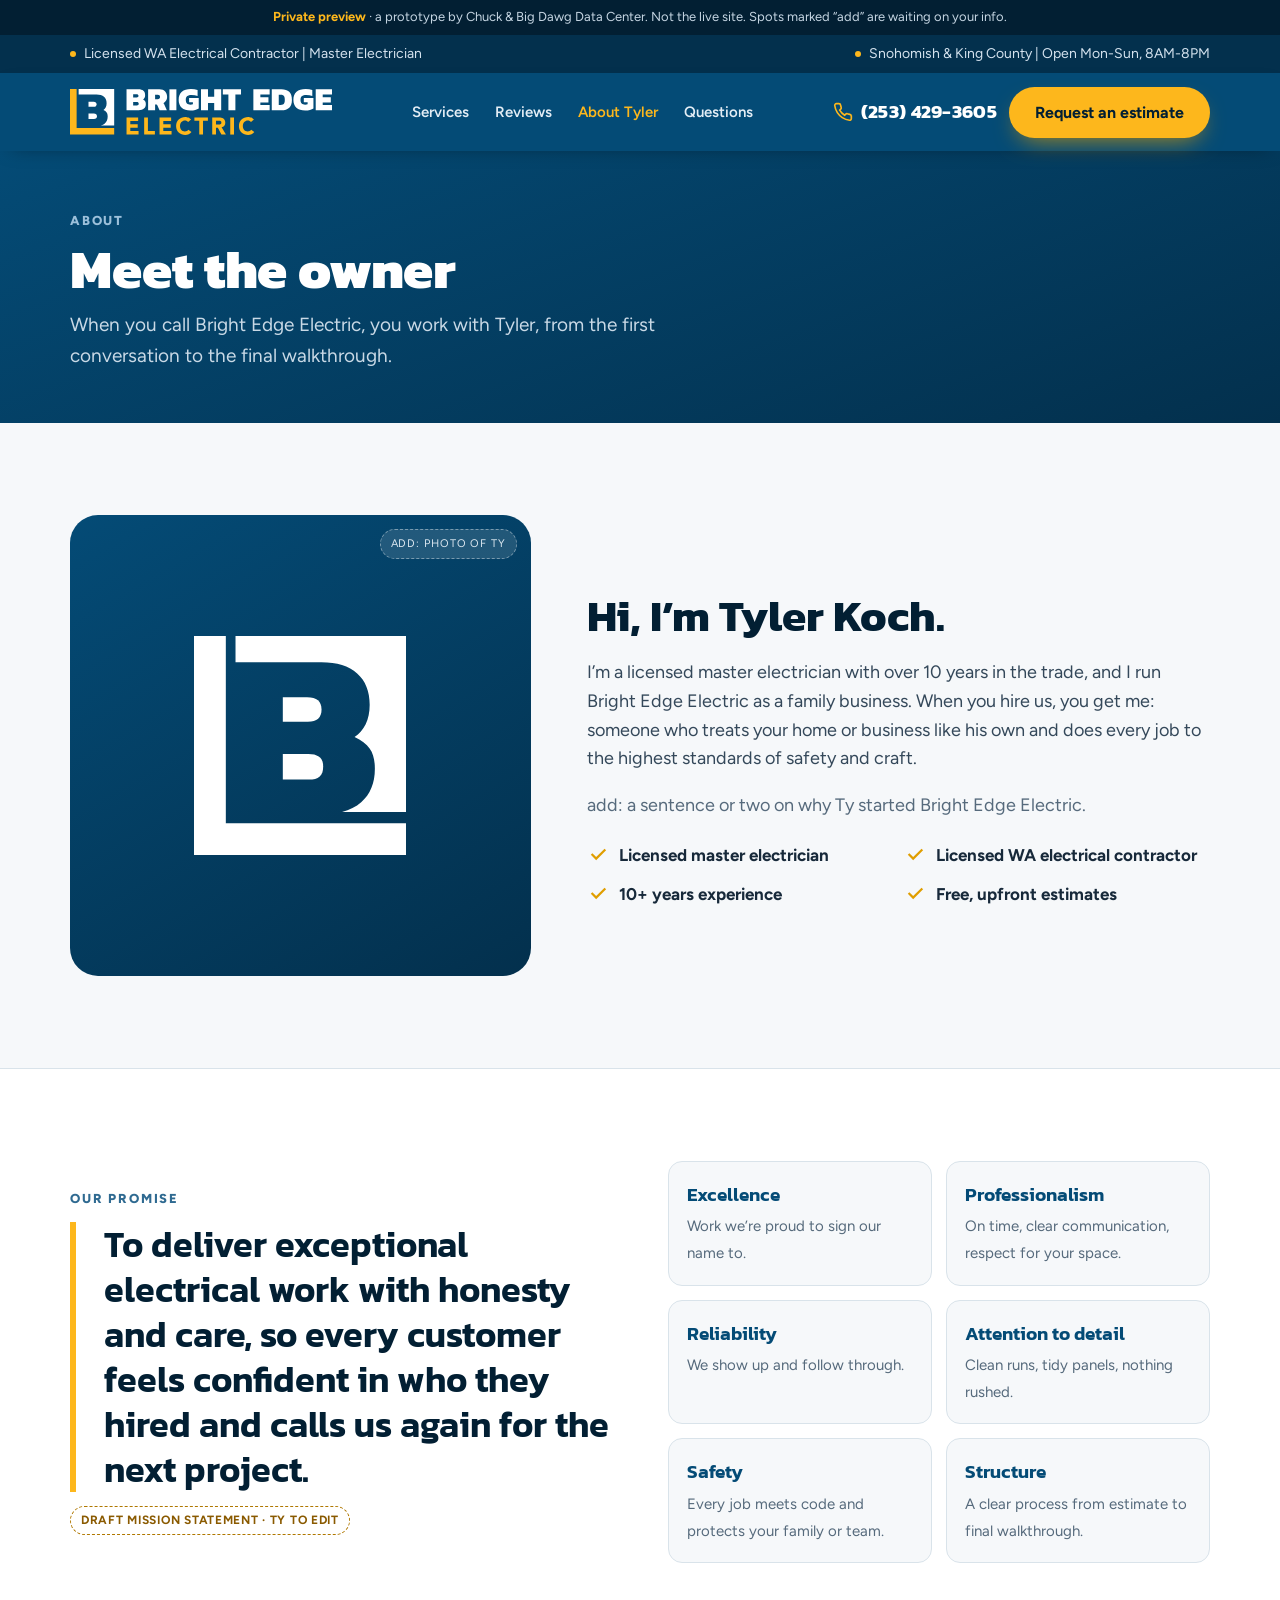
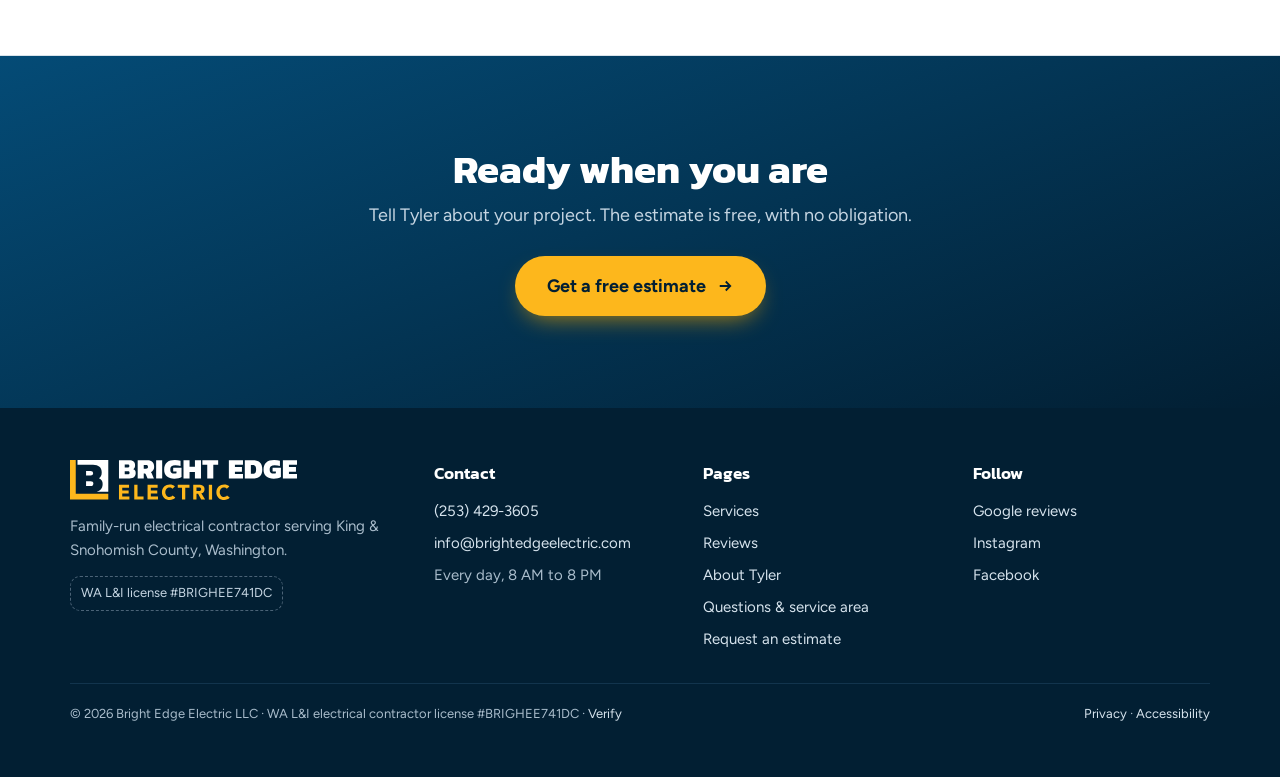
==== about.html @ 6c6858cc "Short home page + About and Questions pages, a phone menu, and real light/dark mode Feedback (Oct 24" ====
<!doctype html>
<html lang="en">
<head>
<meta charset="utf-8">
<meta name="viewport" content="width=device-width, initial-scale=1, viewport-fit=cover">
<title>About Tyler | Bright Edge Electric</title>
<meta name="description" content="Meet Tyler Koch, the licensed master electrician who owns Bright Edge Electric, and the promise behind every job.">
<meta name="robots" content="noindex">
<meta name="color-scheme" content="light dark">
<meta name="theme-color" content="#044B76">
<link rel="icon" type="image/png" sizes="32x32" href="assets/icon-32.png">
<link rel="apple-touch-icon" href="assets/icon-180.png">
<link rel="preconnect" href="https://fonts.googleapis.com">
<link rel="preconnect" href="https://fonts.gstatic.com" crossorigin>
<link href="https://fonts.googleapis.com/css2?family=Kanit:wght@600;700;800&family=Figtree:wght@400;500;600;700;800;900&display=swap" rel="stylesheet">
<link rel="stylesheet" href="assets/site.css">
</head>
<body>

<div class="preview"><b>Private preview</b> · a prototype by Chuck &amp; Big Dawg Data Center. Not the live site. Spots marked “add” are waiting on your info.</div>

<div class="topbar"><div class="wrap">
  <span><i class="dot"></i> Licensed WA Electrical Contractor | Master Electrician</span>
  <span class="hide-sm"><i class="dot"></i> Snohomish &amp; King County | Open Mon-Sun, 8AM-8PM</span>
</div></div>

<header class="main"><div class="wrap">
  <a class="logo" href="index.html" aria-label="Bright Edge Electric home"><img src="assets/logo-horizontal-reverse.svg" alt="Bright Edge Electric"></a>
  <nav class="links" aria-label="Main"><a href="index.html#services">Services</a><a href="index.html#reviews">Reviews</a><a href="about.html" aria-current="page">About Tyler</a><a href="faq.html">Questions</a></nav>
  <div class="head-cta">
    <a class="phone" href="tel:+12534293605" aria-label="Call (253) 429-3605">
      <svg viewBox="0 0 24 24" fill="none" stroke="currentColor" stroke-width="2"><path d="M22 16.9v3a2 2 0 0 1-2.2 2 19.8 19.8 0 0 1-8.6-3.1 19.5 19.5 0 0 1-6-6A19.8 19.8 0 0 1 2.1 4.2 2 2 0 0 1 4.1 2h3a2 2 0 0 1 2 1.7c.1.9.4 1.8.7 2.7a2 2 0 0 1-.5 2.1L8 9.8a16 16 0 0 0 6 6l1.3-1.3a2 2 0 0 1 2.1-.4c.9.3 1.8.6 2.7.7a2 2 0 0 1 1.7 2z"/></svg>
      <span>(253) 429-3605</span></a>
    <a class="btn btn-gold" href="index.html#quote">Request an estimate</a>
  </div>
</div></header>
<nav class="mnav" aria-label="Pages"><div class="wrap"><a href="index.html#services">Services</a><a href="index.html#reviews">Reviews</a><a href="about.html" aria-current="page">About</a><a href="faq.html">Questions</a></div></nav>

<main id="top">
<section class="page-head"><div class="wrap">
  <div class="kicker">About</div>
  <h1>Meet the owner</h1>
  <p>When you call Bright Edge Electric, you work with Tyler, from the first conversation to the final walkthrough.</p>
</div></section>
<section class="about" id="about"><div class="wrap">
  <div class="portrait"><img src="assets/icon-white.svg" alt=""><span class="photo-note">add: photo of Ty</span></div>
  <div>
    <h2>Hi, I’m Tyler Koch.</h2>
    <p>I’m a licensed master electrician with over 10 years in the trade, and I run Bright Edge Electric as a family business. When you hire us, you get me: someone who treats your home or business like his own and does every job to the highest standards of safety and craft.</p>
    <p style="color:var(--muted)">add: a sentence or two on why Ty started Bright Edge Electric.</p>
    <ul class="checks">
      <li><svg viewBox="0 0 24 24" fill="none" stroke="currentColor" stroke-width="2.4"><path d="m5 12 5 5L20 7"/></svg>Licensed master electrician</li>
      <li><svg viewBox="0 0 24 24" fill="none" stroke="currentColor" stroke-width="2.4"><path d="m5 12 5 5L20 7"/></svg>Licensed WA electrical contractor</li>
      <li><svg viewBox="0 0 24 24" fill="none" stroke="currentColor" stroke-width="2.4"><path d="m5 12 5 5L20 7"/></svg>10+ years experience</li>
      <li><svg viewBox="0 0 24 24" fill="none" stroke="currentColor" stroke-width="2.4"><path d="m5 12 5 5L20 7"/></svg>Free, upfront estimates</li>
    </ul>
  </div>
</div></section>

<section class="mission" id="mission"><div class="wrap">
  <div>
    <div class="kicker">Our promise</div>
    <p class="quote-big">To deliver exceptional electrical work with honesty and care, so every customer feels confident in who they hired and calls us again for the next project.</p>
    <span class="draft">Draft mission statement · Ty to edit</span>
  </div>
  <div class="vgrid">
    <div class="v"><b>Excellence</b><span>Work we’re proud to sign our name to.</span></div>
    <div class="v"><b>Professionalism</b><span>On time, clear communication, respect for your space.</span></div>
    <div class="v"><b>Reliability</b><span>We show up and follow through.</span></div>
    <div class="v"><b>Attention to detail</b><span>Clean runs, tidy panels, nothing rushed.</span></div>
    <div class="v"><b>Safety</b><span>Every job meets code and protects your family or team.</span></div>
    <div class="v"><b>Structure</b><span>A clear process from estimate to final walkthrough.</span></div>
  </div>
</div></section>

<section class="cta-band"><div class="wrap">
  <h2>Ready when you are</h2>
  <p>Tell Tyler about your project. The estimate is free, with no obligation.</p>
  <a class="btn btn-gold btn-big" href="index.html#quote">Get a free estimate <svg viewBox="0 0 24 24" fill="none" stroke="currentColor" stroke-width="2.4"><path d="M5 12h14M13 6l6 6-6 6"/></svg></a>
</div></section>
</main>

<footer><div class="wrap">
  <div><img src="assets/logo-horizontal-reverse.svg" alt="Bright Edge Electric" style="height:40px;width:auto">
    <p style="margin:14px 0 0">Family-run electrical contractor serving King &amp; Snohomish County, Washington.</p>
    <span class="lic">WA L&amp;I license #BRIGHEE741DC</span></div>
  <div><h4>Contact</h4><ul><li><a href="tel:+12534293605">(253) 429-3605</a></li><li><a href="mailto:info@brightedgeelectric.com">info@brightedgeelectric.com</a></li><li>Every day, 8 AM to 8 PM</li></ul></div>
  <div><h4>Pages</h4><ul><li><a href="index.html#services">Services</a></li><li><a href="index.html#reviews">Reviews</a></li><li><a href="about.html">About Tyler</a></li><li><a href="faq.html">Questions &amp; service area</a></li><li><a href="index.html#quote">Request an estimate</a></li></ul></div>
  <div><h4>Follow</h4><ul><li><a href="https://share.google/fxkkFDbRHWmGJxpIm" target="_blank" rel="noopener">Google reviews</a></li><li><a href="https://www.instagram.com/brightedgeelectric" target="_blank" rel="noopener">Instagram</a></li><li><a href="https://www.facebook.com/share/1AqopaQsct/" target="_blank" rel="noopener">Facebook</a></li></ul></div>
  <div class="legal"><span>© 2026 Bright Edge Electric LLC · WA L&amp;I electrical contractor license #BRIGHEE741DC · <a href="https://secure.lni.wa.gov/verify/" target="_blank" rel="noopener">Verify</a></span><span><a href="privacy.html">Privacy</a> · <a href="accessibility.html">Accessibility</a></span></div>
</div></footer>

<div class="callbar"><a class="btn btn-ghost" href="tel:+12534293605">📞 Call</a><a class="btn btn-ghost" href="sms:+12534293605">💬 Text</a><a class="btn btn-gold" href="index.html#quote">Free estimate</a></div>
</body>
</html>
---- assets/site.css ----
:root{
  --navy:#044b76; --navy-deep:#03304d; --ink:#021f33; --steel:#2f6a91; --sky:#e8f1f7;
  --gold:#fdb71c; --gold-deep:#e09e00; --paper:#f6f8fa; --line:#d9e3ea; --text:#17293a; --muted:#566a7c;
  --card:#fff; --heading:var(--ink); --link:var(--navy); --text2:#34485a;
  --err-bg:#fde8e6; --err:#9b2c1f; --draft:#8a5a00; --draft-line:#b07800;
  --radius:18px; --shadow:0 18px 40px -18px rgba(3,48,77,.35);
}
*{box-sizing:border-box}
html{scroll-behavior:smooth}
body{margin:0;background:var(--paper);color:var(--text);font:17px/1.6 Figtree,system-ui,sans-serif;-webkit-font-smoothing:antialiased}
h1,h2,h3{font-family:Kanit,Figtree,sans-serif;line-height:1.08;margin:0;color:var(--heading)}
a{color:inherit}
img{max-width:100%;display:block}
.wrap{max-width:1180px;margin:0 auto;padding:0 20px}
.btn{display:inline-flex;align-items:center;gap:10px;font:700 16px Figtree,sans-serif;text-decoration:none;border-radius:999px;white-space:nowrap;
  padding:14px 24px;border:2px solid transparent;cursor:pointer;transition:transform .15s,box-shadow .15s,background .15s}
.btn:hover{transform:translateY(-2px)}
.btn-gold{background:var(--gold);color:var(--ink);box-shadow:0 10px 24px -10px rgba(224,158,0,.85)}
.btn-gold:hover{background:#ffc94d}
.btn-ghost{border-color:rgba(255,255,255,.55);color:#fff}
.btn-ghost:hover{background:rgba(255,255,255,.1)}
.btn-line{border-color:var(--line);color:var(--link);background:var(--card)}
.btn svg{width:18px;height:18px}

.preview{background:var(--ink);color:#c5d5e2;font-size:13px;text-align:center;padding:7px 12px}
.preview b{color:var(--gold)}

/* Header */
.topbar{background:var(--navy-deep);color:#d4e2ee;font-size:14px}
.topbar .wrap{display:flex;justify-content:space-between;gap:12px;padding-top:8px;padding-bottom:8px;flex-wrap:wrap}
.topbar span{display:inline-flex;gap:8px;align-items:center}
.topbar .dot{width:6px;height:6px;border-radius:50%;background:var(--gold)}
header.main{position:sticky;top:0;z-index:40;background:var(--navy);box-shadow:0 6px 20px -12px rgba(0,0,0,.5)}
header.main .wrap{display:flex;align-items:center;justify-content:space-between;gap:16px;height:78px}
.logo img{height:46px;width:auto}
nav.links{display:flex;gap:26px}
nav.links a{color:#e3edf5;text-decoration:none;font-weight:600;font-size:15px;white-space:nowrap}
nav.links a:hover{color:var(--gold)}
.head-cta{display:flex;gap:12px;align-items:center}
.phone{color:#fff;text-decoration:none;font-weight:700;font-family:Kanit,sans-serif;font-size:19px;letter-spacing:.3px;display:inline-flex;gap:8px;align-items:center;white-space:nowrap}
.phone svg{width:20px;height:20px;color:var(--gold)}

/* Hero */
.hero{position:relative;overflow:hidden;color:#fff;background:
  radial-gradient(800px 480px at 88% 15%,rgba(253,183,28,.16),transparent 60%),
  linear-gradient(160deg,var(--navy) 0%,var(--navy-deep) 72%)}
.hero::after{content:"";position:absolute;right:-120px;bottom:-140px;width:520px;height:520px;border:44px solid rgba(253,183,28,.08);border-top:0;border-right:0;pointer-events:none}
.hero .wrap{position:relative;z-index:1;display:grid;grid-template-columns:1.15fr .85fr;gap:52px;align-items:center;padding-top:76px;padding-bottom:92px}
.hero h1{color:#fff;font-size:clamp(38px,5.2vw,62px);font-weight:800;margin:0 0 18px;letter-spacing:-.3px}
.hero h1 em{font-style:normal;color:var(--gold)}
.hero p.lede{font-size:19px;color:#d2e0ec;max-width:560px;margin:0}
.hero .ctas{display:flex;flex-wrap:wrap;align-items:center;gap:12px 18px;margin-top:28px}
.btn-big{font-size:18px;padding:17px 30px}.cta-note{color:#c9d9e6;font-size:15px}
.trust{display:grid;grid-template-columns:repeat(4,auto);gap:12px 26px;margin-top:36px;padding-top:28px;border-top:1px solid rgba(255,255,255,.15)}
.trust div{display:flex;gap:10px;align-items:center;font-size:14px;color:#d4e2ee;font-weight:500}
.trust svg{width:22px;height:22px;color:var(--gold);flex:none}
.trust b{display:block;color:#fff;font-family:Kanit,sans-serif;font-size:18px;font-weight:600;line-height:1.2}
.hero-card{position:relative;border-radius:28px;background:rgba(255,255,255,.06);border:1px solid rgba(255,255,255,.14);padding:34px;
  box-shadow:0 40px 80px -30px rgba(0,0,0,.6);-webkit-backdrop-filter:blur(4px);backdrop-filter:blur(4px)}
.hero-card .mark{width:110px;margin-bottom:22px}
.hero-card h3{color:#fff;font-size:26px;font-weight:700;margin-bottom:8px}
.hero-card p{color:#c9d9e6;margin:0 0 20px}
.hours{display:grid;gap:10px}
.hours div{display:flex;justify-content:space-between;gap:12px;padding:12px 14px;border-radius:12px;background:rgba(2,31,51,.45);font-weight:600}
.hours span{color:#c9d9e6;font-weight:500;text-align:right}
.card-tag{display:flex;justify-content:space-between;gap:12px;flex-wrap:wrap;align-items:center;margin-bottom:14px;
  font-size:12px;font-weight:800;letter-spacing:.12em;text-transform:uppercase;color:var(--gold)}
.card-tag .local{letter-spacing:.04em;text-transform:none;font-size:13px;font-weight:700;color:#d4e2ee;
  background:rgba(255,255,255,.08);border:1px solid rgba(255,255,255,.16);border-radius:999px;padding:4px 10px}

/* Values ribbon */
.values{background:var(--gold);color:var(--ink);overflow:hidden}
.values .track{display:flex;gap:44px;padding:16px 0;white-space:nowrap;font-family:Kanit,sans-serif;font-weight:700;font-size:19px;letter-spacing:.5px;
  text-transform:uppercase;animation:slide 30s linear infinite;width:max-content}
.values .track span::before{content:"◆";margin-right:44px;color:var(--navy);font-size:12px;vertical-align:3px}
@keyframes slide{to{transform:translateX(-50%)}}

/* Sections */
section{padding:92px 0}
.kicker{font-size:13px;font-weight:800;letter-spacing:.14em;text-transform:uppercase;color:var(--steel)}
.section-head{max-width:700px;margin-bottom:40px}
.section-head h2{font-size:clamp(30px,4vw,46px);font-weight:700;margin:10px 0 12px}
.section-head p{color:var(--muted);font-size:18px;margin:0}
.center{text-align:center;margin-left:auto;margin-right:auto}

/* Services with Residential / Commercial switch */
.switch{display:inline-flex;background:var(--card);border:1px solid var(--line);border-radius:999px;padding:5px;margin-bottom:30px;box-shadow:0 6px 18px -12px rgba(3,48,77,.4)}
.switch button{font:700 16px Figtree,sans-serif;border:0;background:none;padding:12px 22px;min-height:44px;border-radius:999px;cursor:pointer;color:var(--muted);display:inline-flex;gap:8px;align-items:center}
.switch button[aria-pressed="true"]{background:var(--navy);color:#fff}
.switch svg{width:18px;height:18px}
.svc-panel{display:none}.svc-panel.on{display:grid}
.grid3{grid-template-columns:repeat(3,1fr);gap:20px}
.svc{background:var(--card);border:1px solid var(--line);border-radius:var(--radius);padding:26px;transition:transform .2s,box-shadow .2s,border-color .2s;display:flex;flex-direction:column}
.svc:hover{transform:translateY(-4px);box-shadow:var(--shadow);border-color:#bfd0dd}
.svc .ic{width:52px;height:52px;border-radius:14px;background:var(--sky);color:var(--link);display:grid;place-items:center;margin-bottom:16px}
.svc .ic svg{width:27px;height:27px}
.svc h3{font-size:21px;font-weight:600;margin-bottom:6px}
.svc p{color:var(--muted);margin:0 0 16px;flex:1;font-size:16px}
.svc a{font-weight:700;color:var(--link);text-decoration:none;font-size:15px;display:inline-block;padding:10px 0;margin:-10px 0}
.svc a:hover{color:var(--gold-deep)}
.svc.feature{background:linear-gradient(160deg,var(--navy),var(--navy-deep));border-color:transparent}
.svc.feature h3{color:#fff}.svc.feature p{color:#c5d5e2}.svc.feature .ic{background:var(--gold);color:var(--ink)}.svc.feature a{color:var(--gold)}
.note{font-size:15px;color:var(--muted);margin-top:22px}

/* How it works (not used since Oct 24; kept for the trade-site kit) */
.how{padding-top:0}
.steps{display:grid;grid-template-columns:repeat(3,1fr);gap:20px;counter-reset:s}
.step{background:var(--card);border:1px solid var(--line);border-radius:var(--radius);padding:26px}
.step::before{counter-increment:s;content:counter(s);display:grid;place-items:center;width:46px;height:46px;border-radius:50%;
  background:var(--navy);color:var(--gold);font:800 22px Kanit,sans-serif;margin-bottom:14px}
.step h3{font-size:21px;margin-bottom:6px}.step p{margin:0;color:var(--muted);font-size:16px}
@media (max-width:980px){.steps{grid-template-columns:1fr}}

/* Mission */
.mission{background:var(--card);border-top:1px solid var(--line);border-bottom:1px solid var(--line)}
.mission .wrap{display:grid;grid-template-columns:1fr 1fr;gap:56px;align-items:center}
.quote-big{font-family:Kanit,sans-serif;font-size:clamp(26px,3vw,36px);font-weight:600;line-height:1.25;color:var(--heading);margin:12px 0 0;position:relative;padding-left:28px;border-left:6px solid var(--gold)}
.vgrid{display:grid;grid-template-columns:1fr 1fr;gap:14px}
.v{padding:18px;border-radius:14px;background:var(--paper);border:1px solid var(--line)}
.v b{display:block;font-family:Kanit,sans-serif;font-size:19px;color:var(--link);font-weight:600;margin-bottom:2px}
.v span{font-size:15px;color:var(--muted)}
.draft{display:inline-block;margin-top:14px;font-size:12px;font-weight:700;letter-spacing:.06em;text-transform:uppercase;color:var(--draft);border:1px dashed var(--draft-line);border-radius:999px;padding:4px 10px}

/* About */
.about .wrap{display:grid;grid-template-columns:.85fr 1.15fr;gap:56px;align-items:center}
.portrait{aspect-ratio:1/1;border-radius:28px;background:linear-gradient(150deg,var(--navy),var(--navy-deep));position:relative;display:grid;place-items:center;overflow:hidden}
.portrait img{width:46%}
.photo-note{position:absolute;top:14px;right:14px;font-size:11px;letter-spacing:.08em;text-transform:uppercase;background:rgba(255,255,255,.12);
  border:1px dashed rgba(255,255,255,.4);border-radius:999px;padding:5px 10px;color:#dbe7f0}
.about h2{font-size:clamp(30px,4vw,44px);margin:10px 0 18px}
.about p{font-size:18px;color:var(--text2)}
.checks{list-style:none;padding:0;margin:22px 0 0;display:grid;grid-template-columns:1fr 1fr;gap:12px}
.checks li{display:flex;gap:10px;align-items:flex-start;font-weight:700}
.checks svg{width:22px;height:22px;color:var(--gold-deep);flex:none;margin-top:1px}

/* Reviews + portfolio */
.reviews{border-radius:22px;background:linear-gradient(160deg,var(--navy),var(--navy-deep));color:#fff;padding:36px;display:grid;grid-template-columns:auto 1fr auto;gap:28px;align-items:center}
.g-badge{width:84px;height:84px;border-radius:20px;background:#fff;display:grid;place-items:center}
.g-badge svg{width:46px;height:46px}
.reviews h3{color:#fff;font-size:28px}
.reviews p{margin:6px 0 0;color:#c5d5e2}
.stars{color:var(--gold);font-size:24px;letter-spacing:3px}
.gallery{display:grid;grid-template-columns:repeat(3,1fr);gap:16px;margin-top:22px}
.shot{aspect-ratio:4/3;border-radius:16px;border:2px dashed #c4d3de;background:repeating-linear-gradient(135deg,#eef3f7 0 14px,#e8eef3 14px 28px);
  display:grid;place-items:center;text-align:center;color:var(--muted);font-size:14px;padding:12px}
.shot b{display:block;color:var(--navy);font-family:Kanit,sans-serif;font-size:17px;font-weight:600}

/* Area */
.area{background:var(--card);border-top:1px solid var(--line)}
.area .wrap{display:grid;grid-template-columns:1fr 1fr;gap:48px;align-items:center}
.county{margin-top:22px}
.county h3{font-size:18px;color:var(--link);margin-bottom:10px}
.chips{display:flex;flex-wrap:wrap;gap:8px}
.chip{padding:8px 14px;border-radius:999px;background:var(--sky);color:var(--link);font-weight:600;font-size:15px}
.map{aspect-ratio:1/1.05;border-radius:24px;background:linear-gradient(160deg,var(--navy),var(--navy-deep));position:relative;overflow:hidden}
.map svg{position:absolute;inset:0;width:100%;height:100%}

/* FAQ */
.faq{max-width:840px;margin:0 auto}
details{background:var(--card);border:1px solid var(--line);border-radius:14px;margin-bottom:12px;padding:0 22px}
summary{cursor:pointer;list-style:none;font-weight:700;font-size:18px;padding:20px 0;display:flex;justify-content:space-between;gap:16px;color:var(--heading)}
summary::-webkit-details-marker{display:none}
summary::after{content:"+";font-family:Kanit,sans-serif;font-size:26px;line-height:1;color:var(--link);transition:transform .2s}
details[open] summary::after{transform:rotate(45deg)}
details p{margin:0 0 20px;color:var(--muted)}

/* Estimate wizard */
.quote{background:linear-gradient(160deg,var(--navy),var(--ink));color:#fff}
.quote .wrap{display:grid;grid-template-columns:.8fr 1.2fr;gap:0 52px;align-items:start;
  grid-template-areas:"head form" "info form"}
/* On a phone (one column) the form comes right under the heading; the steps and contact info follow it */
.q-head{grid-area:head}.wizard{grid-area:form}.q-info{grid-area:info}
.quote h2{color:#fff;font-size:clamp(32px,4.2vw,48px);margin:10px 0 16px}
.quote .kicker{color:#9cc0da}
.quote p.lede{color:#c5d5e2;font-size:18px}
.mini-steps{margin:22px 0 0;padding-left:22px;color:#c5d5e2;display:grid;gap:6px}.mini-steps b{color:#fff}
.contact-list{list-style:none;padding:0;margin:26px 0 0;display:grid;gap:14px}
.contact-list a,.contact-list span.t{color:#fff;text-decoration:none;font-weight:700;font-size:18px}
.contact-list a{display:inline-flex;align-items:center;min-height:44px}
.contact-list li{display:flex;gap:12px;align-items:center}
.contact-list .ic{width:42px;height:42px;border-radius:12px;background:rgba(255,255,255,.1);display:grid;place-items:center;color:var(--gold);flex:none}
.contact-list svg{width:20px;height:20px}
.wizard{background:var(--card);color:var(--text);border-radius:24px;padding:30px;box-shadow:0 40px 80px -30px rgba(0,0,0,.6)}
.progress{display:flex;gap:6px;margin-bottom:22px}
.progress i{flex:1;height:6px;border-radius:99px;background:var(--line);transition:background .3s}
.progress i.on{background:var(--gold)}
.step-label{font-size:13px;font-weight:800;letter-spacing:.1em;text-transform:uppercase;color:var(--steel);margin-bottom:6px}
.wstep{display:none}.wstep.on{display:block;animation:fade .3s}
@keyframes fade{from{opacity:0;transform:translateY(6px)}to{opacity:1;transform:none}}
.wstep h3{font-size:26px;margin-bottom:18px}
.choices{display:grid;grid-template-columns:1fr 1fr;gap:12px}
.choice{border:2px solid var(--line);border-radius:16px;padding:18px;cursor:pointer;background:var(--paper);text-align:left;font:inherit;color:inherit;transition:border-color .15s,background .15s}
.choice:hover{border-color:#b8cad8}
.choice.picked{border-color:var(--link);background:var(--sky)}
.choice b{display:block;font-family:Kanit,sans-serif;font-size:19px;color:var(--heading);font-weight:600}
.choice span{font-size:14px;color:var(--muted)}
.choice svg{width:30px;height:30px;color:var(--link);margin-bottom:8px}
.pills{display:flex;flex-wrap:wrap;gap:8px}
.pill{border:2px solid var(--line);border-radius:999px;padding:10px 16px;font:600 15px Figtree,sans-serif;background:var(--paper);cursor:pointer;color:var(--text)}
.pill.picked{border-color:var(--link);background:var(--sky);color:var(--link)}
.row{display:grid;grid-template-columns:1fr 1fr;gap:14px}
label{display:block;font-size:14px;font-weight:700;margin:0 0 6px;color:var(--heading)}
.field{margin-bottom:16px}
input,select,textarea{width:100%;font:inherit;font-size:16px;border:1.5px solid var(--line);border-radius:12px;padding:12px 14px;background:var(--paper);color:var(--text)}
input:focus,select:focus,textarea:focus{outline:none;border-color:var(--link);box-shadow:0 0 0 4px rgba(4,75,118,.12);background:var(--card)}
textarea{min-height:110px;resize:vertical}
.drop{border:2px dashed var(--line);border-radius:14px;padding:18px;text-align:center;color:var(--muted);font-size:15px;background:var(--paper);cursor:pointer;display:block}
.drop{position:relative}
.drop:focus-within{border-color:var(--link)}
/* Invisible but tappable over the whole box (a display:none file input isn't reachable by keyboard) */
.drop input{position:absolute;inset:0;width:100%;height:100%;opacity:0;cursor:pointer;padding:0}
select{-webkit-appearance:none;appearance:none;padding-right:42px;cursor:pointer}
select,select:focus{background-image:url("data:image/svg+xml,%3Csvg xmlns='http://www.w3.org/2000/svg' viewBox='0 0 24 24' fill='none' stroke='%23044b76' stroke-width='2.5'%3E%3Cpath d='m6 9 6 6 6-6'/%3E%3C/svg%3E");
  background-repeat:no-repeat;background-position:right 14px center;background-size:18px}
.nav-btns{display:flex;justify-content:space-between;gap:12px;margin-top:22px}
.nav-btns .btn{padding:13px 22px}
.fine{font-size:13px;color:var(--muted);text-align:center;margin:12px 0 0}
.err{background:var(--err-bg);color:var(--err);border-radius:12px;padding:10px 12px;font-weight:600;font-size:15px;margin:12px 0 0}
.sent{text-align:center;padding:24px 6px}
.sent .ic{width:68px;height:68px;border-radius:50%;background:var(--gold);display:grid;place-items:center;margin:0 auto 16px;color:var(--ink)}

/* Footer */
footer{background:var(--ink);color:#a9bccb;padding:52px 0 112px;font-size:15px}
footer .wrap{display:grid;grid-template-columns:1.4fr 1fr 1fr 1fr;gap:32px}
footer h4{color:#fff;font-family:Kanit,sans-serif;font-weight:600;font-size:17px;margin:0 0 12px}
footer a{color:#d6e3ed;text-decoration:none}
footer a:hover{color:var(--gold)}
footer ul{list-style:none;padding:0;margin:0;display:grid;gap:8px}
.lic{display:inline-block;margin-top:14px;font-size:13px;border:1px dashed #4b6377;border-radius:10px;padding:6px 10px;color:#c5d5e2}
.legal{grid-column:1/-1;border-top:1px solid #12344d;padding-top:20px;font-size:13px;display:flex;justify-content:space-between;flex-wrap:wrap;gap:10px}

.callbar{display:none}

@media (max-width:1120px){nav.links{display:none}.trust{grid-template-columns:1fr 1fr}}
@media (max-width:980px){
  .hero .wrap,.about .wrap,.area .wrap,.quote .wrap,.mission .wrap{grid-template-columns:1fr}
  .quote .wrap{grid-template-areas:"head" "form" "info";gap:28px}
  .trust{grid-template-columns:1fr 1fr}
  .grid3,.gallery{grid-template-columns:1fr 1fr}
  .reviews{grid-template-columns:1fr;text-align:left}
  footer .wrap{grid-template-columns:1fr 1fr}
}
@media (max-width:640px){
  body{font-size:16px}
  .wrap{padding:0 16px}
  .topbar{font-size:13px}.topbar .wrap{flex-direction:column;align-items:center;gap:2px;text-align:center}
  header.main .wrap{height:64px}
  .logo img{height:34px}
  .head-cta .btn,.head-cta .phone span{display:none}
  .hero .wrap{padding-top:36px;padding-bottom:56px;gap:30px}
  .hero p.lede{font-size:17px}
  .hero .ctas .btn{flex:1 1 100%;justify-content:center}.cta-note{flex:1 1 100%;text-align:center}
  .hero-card{padding:24px}
  .hero-card .mark{width:72px;margin-bottom:16px}
  .hours div{flex-direction:column;gap:2px}.hours span{text-align:left}
  section{padding:64px 0}
  .switch{display:flex}.switch button{flex:1;justify-content:center;padding:12px 10px}
  .grid3,.gallery,.row,.checks,.vgrid,.choices{grid-template-columns:1fr}
  .reviews{padding:26px}
  .wizard{padding:22px}
  footer .wrap{grid-template-columns:1fr}
  .callbar{display:grid;grid-template-columns:1fr 1fr 1.6fr;gap:10px;position:fixed;left:0;right:0;bottom:0;z-index:50;padding:10px 12px calc(10px + env(safe-area-inset-bottom));
    background:rgba(2,31,51,.96);-webkit-backdrop-filter:blur(8px);backdrop-filter:blur(8px);border-top:1px solid rgba(255,255,255,.1)}
  .callbar .btn{justify-content:center;padding:13px 10px;font-size:15px}
}
/* Phones and browsers (Oct 24 review): iPhone notch/home bar, no stuck hover on touch, menu jumps clear the header, 44px taps */
html{-webkit-text-size-adjust:100%;text-size-adjust:100%}
[id]{scroll-margin-top:90px}
a,button,summary,label{-webkit-tap-highlight-color:transparent}
:focus-visible{outline:3px solid var(--gold);outline-offset:3px}
.wrap{padding-left:max(20px,env(safe-area-inset-left));padding-right:max(20px,env(safe-area-inset-right))}
footer{padding-bottom:52px}
@media (hover:none){.btn:hover,.svc:hover{transform:none}}
@media (max-width:640px){
  .wrap{padding-left:max(16px,env(safe-area-inset-left));padding-right:max(16px,env(safe-area-inset-right))}
  [id]{scroll-margin-top:76px}
  footer{padding-bottom:calc(112px + env(safe-area-inset-bottom))}
  .head-cta .phone{width:44px;height:44px;justify-content:center}
  footer ul{gap:0}
  footer li a{display:inline-block;padding:10px 0}
}
@media (prefers-reduced-motion:reduce){*{transition:none!important;animation:none!important}}

/* Pages (Oct 24): a short home page, plus About and Questions. On phones the header has no room for links,
   so a row of big ones sits right under it. aria-current marks the page you're on. */
nav.links a[aria-current],.mnav a[aria-current]{color:var(--gold)}
.mnav{display:none;background:var(--navy-deep);border-top:1px solid rgba(255,255,255,.08)}
.mnav .wrap{display:flex;gap:2px}
.mnav a{flex:1;display:flex;align-items:center;justify-content:center;min-height:48px;padding:6px 2px;text-align:center;
  color:#e3edf5;text-decoration:none;font-weight:700;font-size:15px}
@media (max-width:1120px){.mnav{display:block}}
.page-head{background:linear-gradient(160deg,var(--navy),var(--navy-deep));color:#fff;padding:60px 0 52px}
.page-head .kicker{color:#9cc0da}
.page-head h1{color:#fff;font-size:clamp(34px,5vw,54px);font-weight:800;margin:8px 0 12px}
.page-head p{color:#c9d9e6;font-size:19px;margin:0;max-width:640px}
.cta-band{background:linear-gradient(160deg,var(--navy),var(--ink));color:#fff;text-align:center}
.cta-band h2{color:#fff;font-size:clamp(28px,4vw,40px);margin:0 0 10px}
.cta-band p{color:#c5d5e2;font-size:18px;margin:0 auto 26px;max-width:560px}
.content-page{max-width:800px;margin:0 auto;padding:60px 20px}
.content-page h1{margin-bottom:24px;font-size:36px}.content-page h2{margin-top:32px;margin-bottom:16px;font-size:24px}
.content-page p,.content-page ul{margin-bottom:16px;color:var(--text)}.content-page ul{padding-left:24px}.content-page li{margin-bottom:8px}
.update-line{font-style:italic;color:var(--muted);margin-bottom:32px}
.content-page a{color:var(--link)}
@media (max-width:640px){.svc{padding:20px}.svc .ic{width:44px;height:44px;margin-bottom:12px}.svc p{margin-bottom:12px}}
@media (max-width:640px){.page-head{padding:40px 0 36px}.page-head p{font-size:17px}.content-page{padding:40px 16px}.content-page h1{font-size:28px}}

/* Dark mode: for people whose phone or computer is set to dark. The navy sections stay as they are;
   the white parts turn deep navy. (color-scheme in the page head also stops browsers recolouring it.) */
@media (prefers-color-scheme:dark){
  :root{--paper:#08141e;--card:#0f2333;--line:#21405a;--text:#dce7f0;--text2:#c6d5e1;--muted:#a6b8c7;--heading:#fff;
    --link:#8cc8f0;--sky:#14324a;--steel:#8fbfe0;--err-bg:#3b1612;--err:#ffb4a8;--draft:#f3c35a;--draft-line:#c99a2e;
    --shadow:0 18px 40px -18px rgba(0,0,0,.7)}
  select,select:focus{background-image:url("data:image/svg+xml,%3Csvg xmlns='http://www.w3.org/2000/svg' viewBox='0 0 24 24' fill='none' stroke='%238cc8f0' stroke-width='2.5'%3E%3Cpath d='m6 9 6 6 6-6'/%3E%3C/svg%3E")}
  .svc:hover,.choice:hover{border-color:#356289}
  .switch button[aria-pressed="true"]{background:#1d5f8f}
  .svc.feature{border-color:var(--line)}
  .mission,.area{border-color:var(--line)}
  input:focus,select:focus,textarea:focus{box-shadow:0 0 0 4px rgba(140,200,240,.18)}
  .wizard{border:1px solid var(--line)}
}
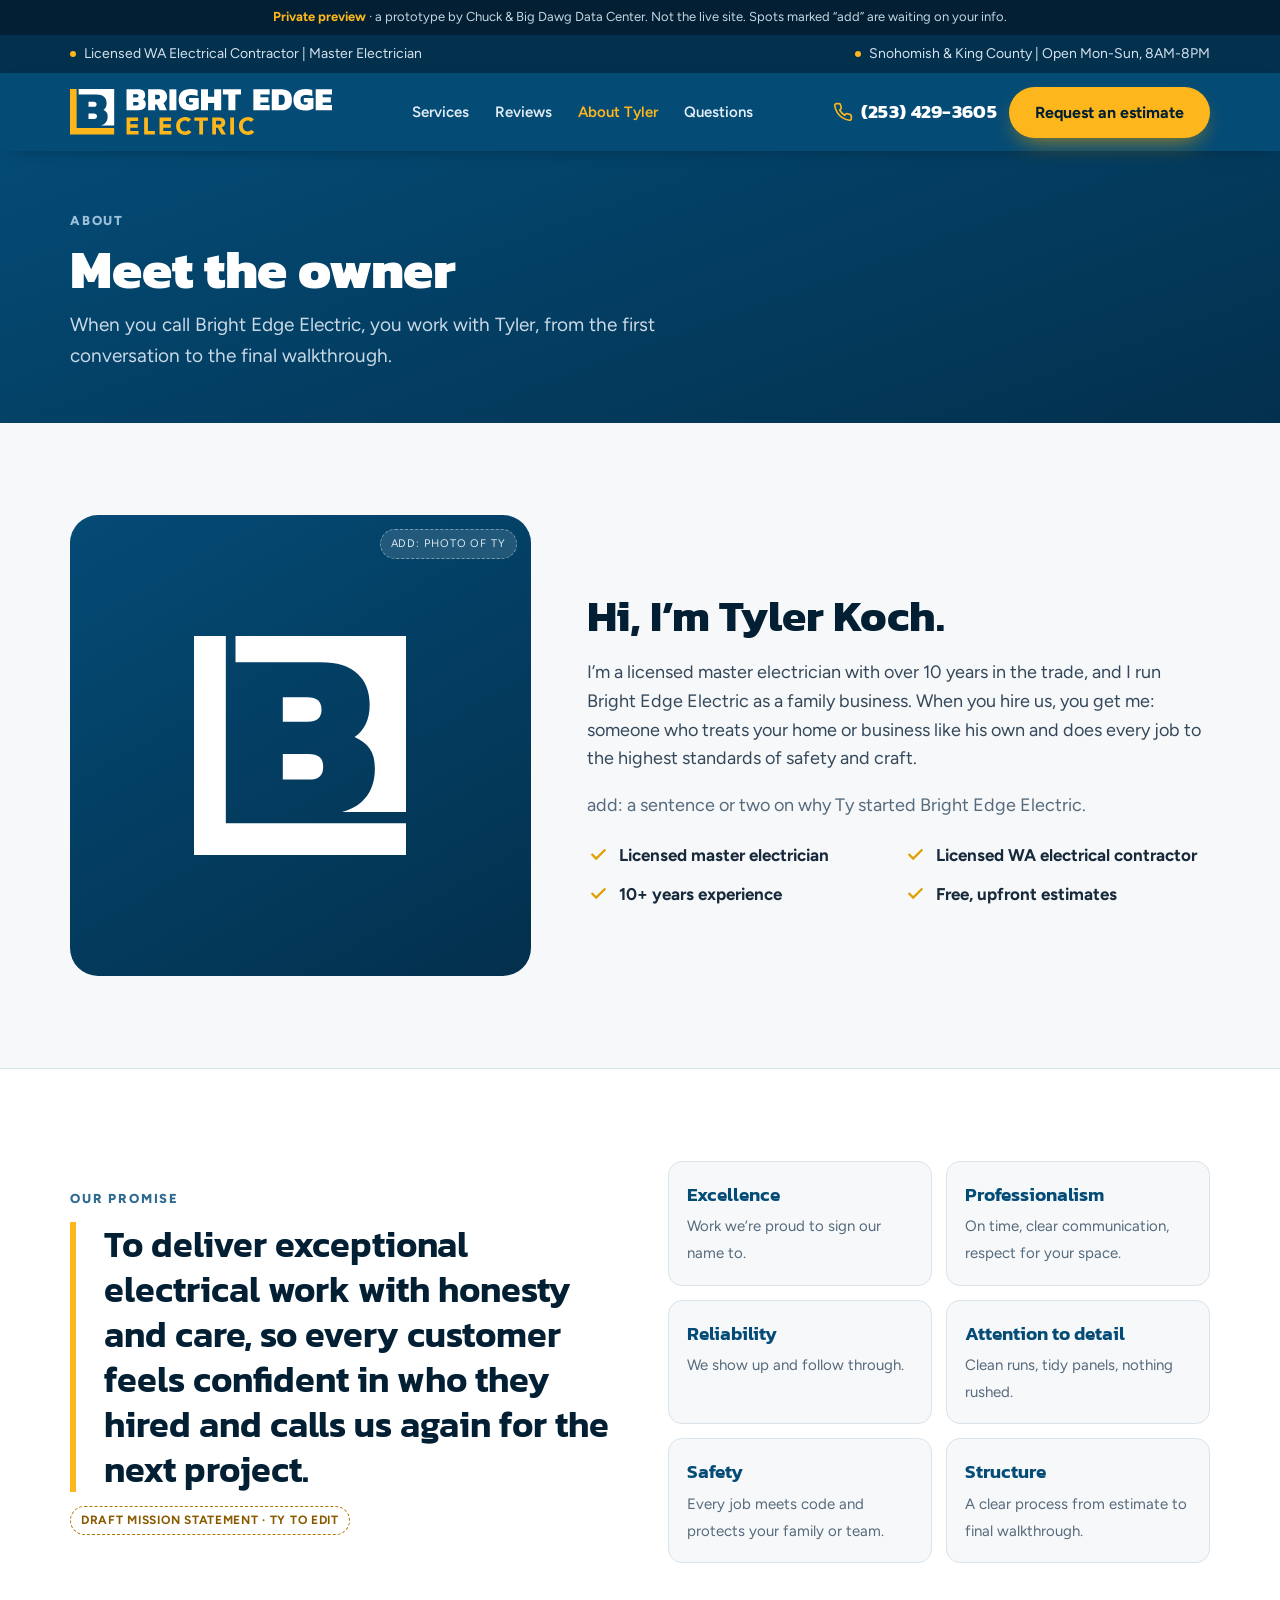
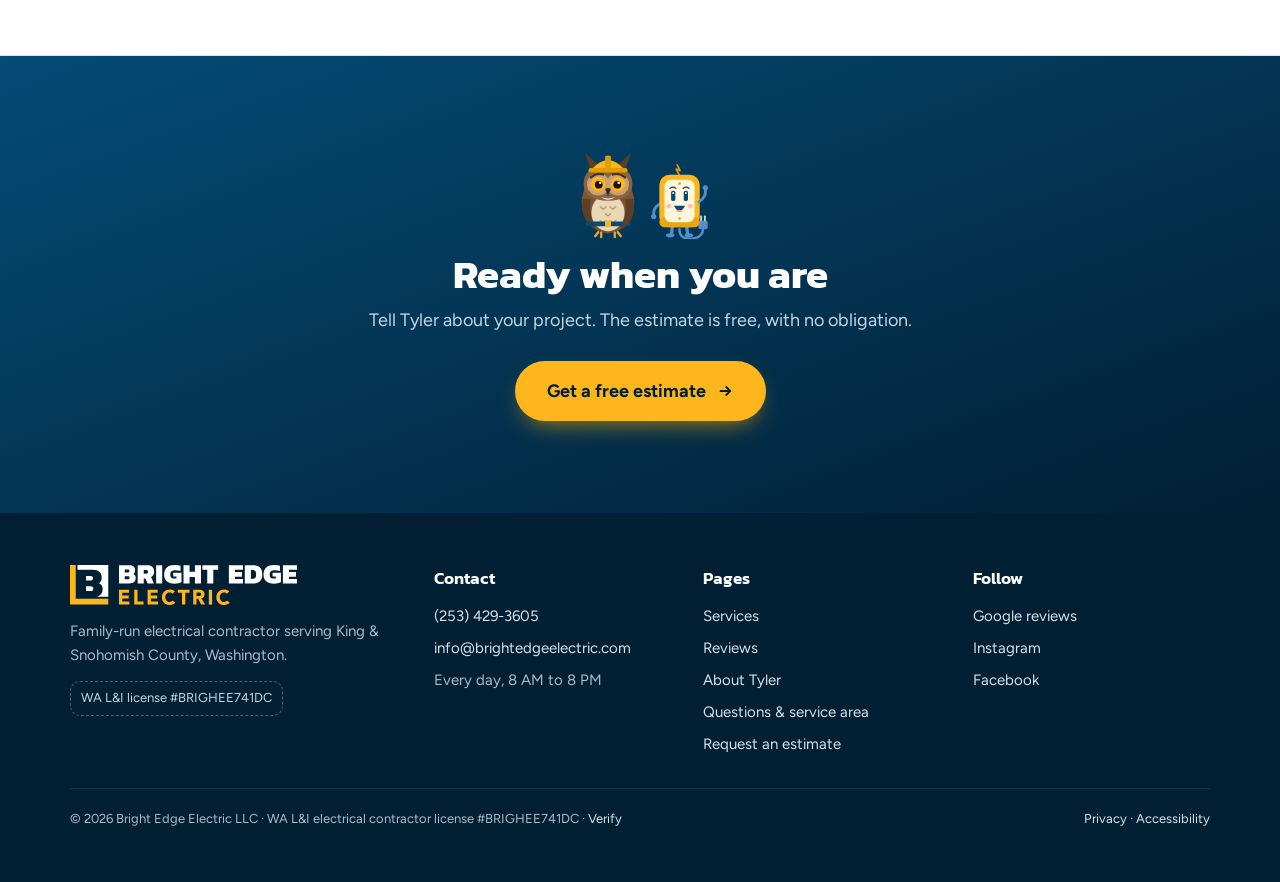
==== commit 3bb4f12f: "Plugsy joins Watts, plus gentle animations across the site Chuck (Oct 24): the Pop-Tart outlet becom" ====
--- a/about.html
+++ b/about.html
@@ -74,6 +74,22 @@
 </div></section>
 
 <section class="cta-band"><div class="wrap">
+  <div class="cta-duo" aria-hidden="true"><img src="assets/owl.svg" alt=""><svg class="plugsy" viewBox="0 -14 132 160" aria-hidden="true"><path d="M65 126 Q64 148 90 146 Q116 144 115 124" fill="none" stroke="#4f92c9" stroke-width="5" stroke-linecap="round"/>
+<rect x="105" y="108" width="20" height="18" rx="4" fill="#4f92c9"/><rect x="109" y="97" width="4" height="12" rx="1.5" fill="#c9d6e0"/><rect x="117" y="97" width="4" height="12" rx="1.5" fill="#c9d6e0"/>
+<path d="M50 118 L48 136 M80 118 L82 136" stroke="#4f92c9" stroke-width="7" stroke-linecap="round"/>
+<ellipse cx="45" cy="139" rx="9" ry="4.5" fill="#4f92c9"/><ellipse cx="85" cy="139" rx="9" ry="4.5" fill="#4f92c9"/>
+<path d="M24 72 Q8 80 10 96" fill="none" stroke="#4f92c9" stroke-width="6" stroke-linecap="round"/><circle cx="10" cy="99" r="5.5" fill="#4f92c9"/>
+<path d="M65 12 L58 -2 L66 1 L60 -11" fill="none" stroke="#e09e00" stroke-width="3.5" stroke-linecap="round" stroke-linejoin="round"/>
+<rect x="22" y="10" width="86" height="112" rx="22" fill="#fdb71c"/>
+<rect x="22" y="100" width="86" height="22" rx="11" fill="#eaa612"/>
+<rect x="33" y="21" width="64" height="90" rx="14" fill="#fff6dd"/>
+<circle cx="65" cy="29" r="3.2" fill="#d9b24a"/><circle cx="65" cy="103" r="3.2" fill="#d9b24a"/>
+<path d="M45 39 q6 -5 12 0 M73 39 q6 -5 12 0" fill="none" stroke="#044b76" stroke-width="3" stroke-linecap="round"/>
+<g class="plug-eyes"><rect x="47" y="44" width="9" height="22" rx="3.5" fill="#044b76"/><rect x="74" y="44" width="9" height="22" rx="3.5" fill="#044b76"/>
+<circle cx="51.5" cy="49" r="2" fill="#fff"/><circle cx="78.5" cy="49" r="2" fill="#fff"/></g>
+<circle cx="42" cy="77" r="5" fill="#ffb3a7" opacity=".8"/><circle cx="88" cy="77" r="5" fill="#ffb3a7" opacity=".8"/>
+<path d="M53 76 Q65 98 77 76 Z" fill="#044b76"/><path d="M58 86 Q65 93 72 86 Q65 83 58 86 Z" fill="#ff8a7a"/>
+<g class="plug-wave"><path d="M106 68 Q122 58 120 42" fill="none" stroke="#4f92c9" stroke-width="6" stroke-linecap="round"/><circle cx="120" cy="38" r="5.5" fill="#4f92c9"/></g></svg></div>
   <h2>Ready when you are</h2>
   <p>Tell Tyler about your project. The estimate is free, with no obligation.</p>
   <a class="btn btn-gold btn-big" href="index.html#quote">Get a free estimate <svg viewBox="0 0 24 24" fill="none" stroke="currentColor" stroke-width="2.4"><path d="M5 12h14M13 6l6 6-6 6"/></svg></a>
@@ -91,5 +107,6 @@
 </div></footer>
 
 <div class="callbar"><a class="btn btn-ghost" href="tel:+12534293605">📞 Call</a><a class="btn btn-ghost" href="sms:+12534293605">💬 Text</a><a class="btn btn-gold" href="index.html#quote">Free estimate</a></div>
+<script src="assets/site.js" defer></script>
 </body>
 </html>
--- a/assets/site.css
+++ b/assets/site.css
@@ -319,3 +319,94 @@
   .wizard{border:1px solid var(--line)}
 }
 
+
+
+/* Watts the owl (Oct 24): a great horned owl, native to King and Snohomish County, flips the lights on
+   once when the strip scrolls into view. Without JavaScript, or with "reduce motion", it just shows
+   the lit-up end state. The thank-you screen uses the same drawing (assets/owl.svg). */
+.owl-strip{background:var(--navy-deep);padding:22px 0;overflow:hidden;border-top:4px solid var(--gold);border-bottom:4px solid var(--gold)}
+.owl-strip .wrap{display:flex;align-items:center;justify-content:center;gap:26px;flex-wrap:wrap}
+.owl-stage{display:flex;align-items:flex-end;gap:6px}
+.owl{width:104px;height:121px;display:block}
+.owl .owl-lids{transform-origin:80px 58px;transform:scaleY(0)}
+.owl .owl-wing{transform-origin:122px 106px}
+.plate{position:relative;width:34px;height:52px;border-radius:7px;background:#f4f7fa;box-shadow:inset 0 0 0 2px #c9d6e0;margin-bottom:34px}
+.lever{position:absolute;left:12px;top:10px;width:10px;height:16px;border-radius:3px;background:var(--gold)}
+.spark{position:absolute;inset:-14px;border-radius:50%;border:3px dotted var(--gold);opacity:0}
+.owl-line{margin:0;font:700 clamp(22px,3.2vw,34px)/1.1 Kanit,sans-serif;letter-spacing:.3px;color:var(--gold)}
+.owl-line span{display:inline-block}
+.owl-strip.ready .owl{opacity:0;transform:translateY(40px)}
+.owl-strip.ready .lever{top:26px;background:#8aa3b8}
+.owl-strip.ready .owl-line span{color:#46647d}
+.owl-strip.play .owl{animation:owl-in .6s cubic-bezier(.2,.9,.3,1.2) forwards}
+.owl-strip.play .owl-wing{animation:owl-flip .5s ease-in-out .75s}
+.owl-strip.play .lever{animation:lever-up .18s ease-out .95s forwards}
+.owl-strip.play .spark{animation:spark .6s ease-out 1s}
+.owl-strip.play .owl-line span{animation:light-up .35s ease-out forwards}
+.owl-strip.play .owl-line span:nth-child(1){animation-delay:1.05s}
+.owl-strip.play .owl-line span:nth-child(2){animation-delay:1.25s}
+.owl-strip.play .owl-line span:nth-child(3){animation-delay:1.45s}
+.owl-strip.play .owl-lids{animation:blink 7s ease-in-out 2.4s infinite}
+@keyframes owl-in{to{opacity:1;transform:none}}
+@keyframes owl-flip{50%{transform:rotate(-38deg)}}
+@keyframes lever-up{to{top:10px;background:var(--gold)}}
+@keyframes spark{0%{opacity:1;transform:scale(.6)}100%{opacity:0;transform:scale(1.4)}}
+@keyframes light-up{0%{color:#46647d;transform:translateY(4px)}100%{color:var(--gold);transform:none}}
+@keyframes blink{0%,94%,100%{transform:scaleY(0)}97%{transform:scaleY(1)}}
+.sent .owl-done{width:96px;height:auto;margin:0 auto 12px}
+@media (max-width:640px){.owl-strip .wrap{gap:14px}.owl{width:78px;height:91px}.plate{width:28px;height:44px;margin-bottom:26px}
+  .lever{left:9px;width:10px;height:14px}.owl-strip.ready .lever{top:22px}.owl-line{text-align:center}}
+@media (prefers-reduced-motion:reduce){.owl-strip *{animation:none!important}}
+
+
+/* Plugsy (Oct 24): Watts' sidekick, a cheerful wall outlet. In the lights-on strip he hops in after the
+   switch flips and waves; both blink now and then. Same drawing in assets/plugsy.svg. */
+.plugsy{width:86px;height:104px;display:block}
+.plugsy .plug-eyes{transform-origin:65px 55px}
+.plugsy .plug-wave{transform-origin:106px 68px}
+.owl-strip.ready .plugsy{opacity:0;transform:translateX(26px) scale(.8)}
+.owl-strip.play .plugsy{animation:plug-in .55s cubic-bezier(.3,1.6,.5,1) 1.6s forwards}
+.owl-strip.play .plug-wave{animation:wave .5s ease-in-out 2.2s 3}
+.owl-strip.play .plug-eyes{animation:plug-blink 5s ease-in-out 3.6s infinite}
+@keyframes plug-in{to{opacity:1;transform:none}}
+@keyframes wave{0%,100%{transform:rotate(0)}50%{transform:rotate(-28deg)}}
+@keyframes plug-blink{0%,92%,100%{transform:none}96%{transform:scaleY(.12)}}
+.sent .duo{display:flex;justify-content:center;align-items:flex-end;gap:4px;margin-bottom:10px}
+.sent .duo .owl-done{width:92px;margin:0}.sent .duo .plug-done{width:70px}
+.cta-duo{display:flex;justify-content:center;align-items:flex-end;gap:2px;margin-bottom:14px}
+.cta-duo img{width:78px;height:auto}.cta-duo .plugsy{width:62px;height:76px}
+.cta-band.in .plug-wave{animation:wave .5s ease-in-out .4s 3}
+.cta-band.in .plug-eyes{animation:plug-blink 5s ease-in-out 2s infinite}
+@media (max-width:640px){.plugsy{width:64px;height:78px}}
+
+/* Gentle motion everywhere (Oct 24), only for people who haven't asked for less of it:
+   the hero rises in, "higher standard." gets a gold underline, gold buttons catch a shine,
+   cards rise into view as you scroll (assets/site.js), service icons give a little zap on hover,
+   the phone's "Free estimate" button nudges twice, and the thank-you duo pops in. */
+.btn-gold{position:relative;overflow:hidden;isolation:isolate}
+.btn-gold::after{content:"";position:absolute;inset:0;z-index:-1;pointer-events:none;
+  background:linear-gradient(110deg,transparent 35%,rgba(255,255,255,.6) 50%,transparent 65%);transform:translateX(-130%)}
+@media (prefers-reduced-motion:no-preference){
+  .hero h1,.hero p.lede,.hero .ctas,.hero .trust{animation:rise .7s cubic-bezier(.2,.8,.3,1) both}
+  .hero p.lede{animation-delay:.12s}.hero .ctas{animation-delay:.24s}.hero .trust{animation-delay:.36s}
+  .hero-card{animation:rise .8s cubic-bezier(.2,.8,.3,1) .2s both}
+  .hero h1 em{background:linear-gradient(var(--gold),var(--gold)) 0 94%/0 5px no-repeat;animation:underline .7s ease-out .8s forwards}
+  .hero .btn-big::after{animation:shine 1.1s ease-in-out 1.4s}
+  .callbar .btn-gold{animation:nudge 1s ease-in-out 3.5s 2}
+  .page-head .wrap>*{animation:rise .6s cubic-bezier(.2,.8,.3,1) both}
+  .page-head .wrap>:nth-child(2){animation-delay:.1s}.page-head .wrap>:nth-child(3){animation-delay:.2s}
+  .js-reveal{opacity:0;transform:translateY(22px);transition:opacity .7s ease,transform .7s cubic-bezier(.2,.8,.3,1)}
+  .js-reveal.in{opacity:1;transform:none}
+  .sent .duo img{animation:pop .6s cubic-bezier(.3,1.6,.5,1) both}.sent .duo img+img{animation-delay:.18s}
+}
+@media (hover:hover) and (prefers-reduced-motion:no-preference){
+  .btn-gold:hover::after{transform:translateX(130%);transition:transform .7s ease}
+  .svc:hover .ic svg{animation:zap .45s ease}
+}
+@keyframes rise{from{opacity:0;transform:translateY(24px)}to{opacity:1;transform:none}}
+@keyframes underline{to{background-size:100% 5px}}
+@keyframes shine{from{transform:translateX(-130%)}to{transform:translateX(130%)}}
+@keyframes nudge{0%,100%{transform:scale(1)}50%{transform:scale(1.07)}}
+@keyframes zap{0%,100%{transform:rotate(0)}25%{transform:rotate(-14deg)}75%{transform:rotate(10deg)}}
+@keyframes pop{from{opacity:0;transform:scale(.4) translateY(20px)}to{opacity:1;transform:none}}
+@media (prefers-reduced-motion:reduce){.plugsy *,.cta-band *{animation:none!important}}
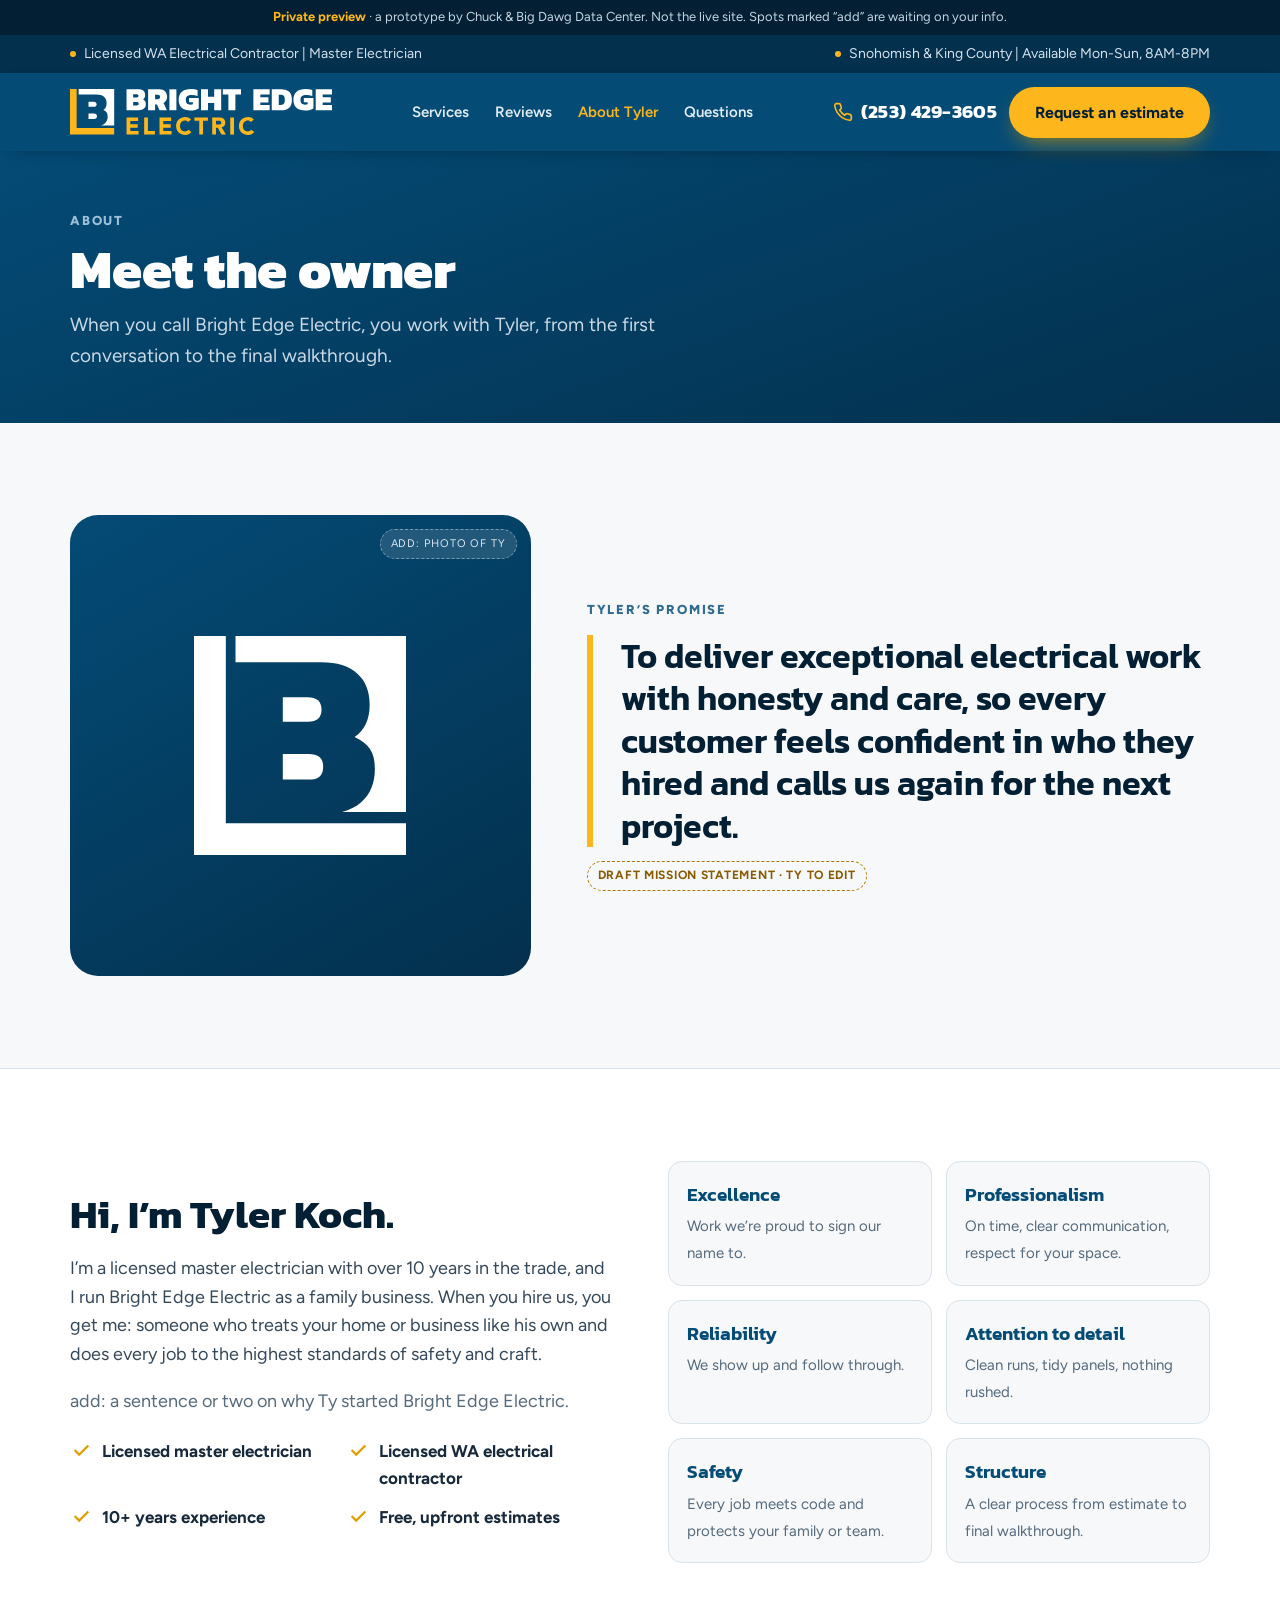
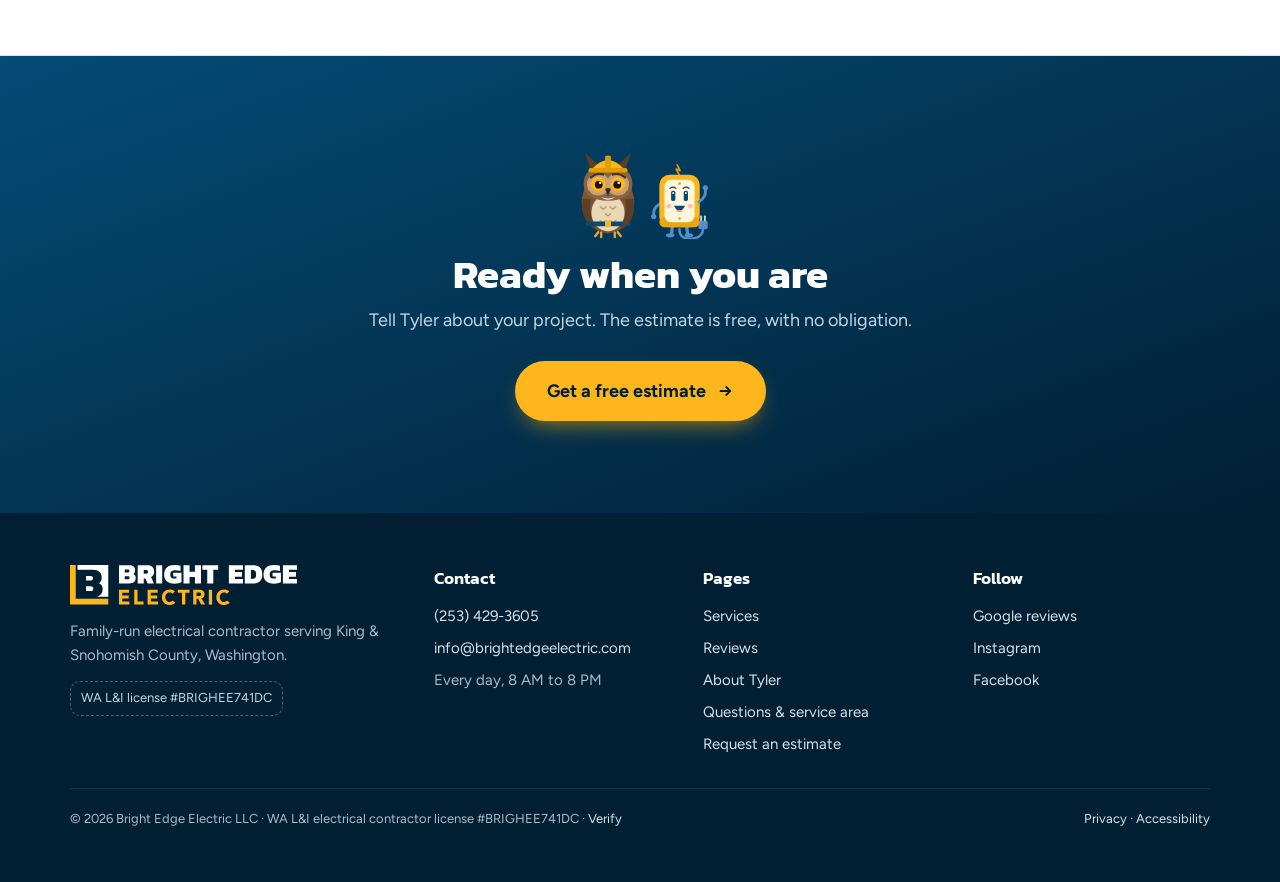
==== commit 20ebe293: "Clickable mascots, Ty's promise beside his photo, "Available" instead of "Open" Chuck (Oct 24): - Cl" ====
--- a/about.html
+++ b/about.html
@@ -21,7 +21,7 @@
 
 <div class="topbar"><div class="wrap">
   <span><i class="dot"></i> Licensed WA Electrical Contractor | Master Electrician</span>
-  <span class="hide-sm"><i class="dot"></i> Snohomish &amp; King County | Open Mon-Sun, 8AM-8PM</span>
+  <span class="hide-sm"><i class="dot"></i> Snohomish &amp; King County | Available Mon-Sun, 8AM-8PM</span>
 </div></div>
 
 <header class="main"><div class="wrap">
@@ -45,6 +45,14 @@
 <section class="about" id="about"><div class="wrap">
   <div class="portrait"><img src="assets/icon-white.svg" alt=""><span class="photo-note">add: photo of Ty</span></div>
   <div>
+    <div class="kicker">Tyler’s promise</div>
+    <p class="quote-big">To deliver exceptional electrical work with honesty and care, so every customer feels confident in who they hired and calls us again for the next project.</p>
+    <span class="draft">Draft mission statement · Ty to edit</span>
+  </div>
+</div></section>
+
+<section class="mission" id="mission"><div class="wrap">
+  <div>
     <h2>Hi, I’m Tyler Koch.</h2>
     <p>I’m a licensed master electrician with over 10 years in the trade, and I run Bright Edge Electric as a family business. When you hire us, you get me: someone who treats your home or business like his own and does every job to the highest standards of safety and craft.</p>
     <p style="color:var(--muted)">add: a sentence or two on why Ty started Bright Edge Electric.</p>
@@ -54,14 +62,6 @@
       <li><svg viewBox="0 0 24 24" fill="none" stroke="currentColor" stroke-width="2.4"><path d="m5 12 5 5L20 7"/></svg>10+ years experience</li>
       <li><svg viewBox="0 0 24 24" fill="none" stroke="currentColor" stroke-width="2.4"><path d="m5 12 5 5L20 7"/></svg>Free, upfront estimates</li>
     </ul>
-  </div>
-</div></section>
-
-<section class="mission" id="mission"><div class="wrap">
-  <div>
-    <div class="kicker">Our promise</div>
-    <p class="quote-big">To deliver exceptional electrical work with honesty and care, so every customer feels confident in who they hired and calls us again for the next project.</p>
-    <span class="draft">Draft mission statement · Ty to edit</span>
   </div>
   <div class="vgrid">
     <div class="v"><b>Excellence</b><span>Work we’re proud to sign our name to.</span></div>
@@ -74,7 +74,7 @@
 </div></section>
 
 <section class="cta-band"><div class="wrap">
-  <div class="cta-duo" aria-hidden="true"><img src="assets/owl.svg" alt=""><svg class="plugsy" viewBox="0 -14 132 160" aria-hidden="true"><path d="M65 126 Q64 148 90 146 Q116 144 115 124" fill="none" stroke="#4f92c9" stroke-width="5" stroke-linecap="round"/>
+  <div class="cta-duo"><a class="mascot" href="faq.html" aria-label="Questions? Watts has answers" title="Questions? Watts has answers"><img src="assets/owl.svg" alt=""></a><a class="mascot" href="index.html#quote" aria-label="Get a free estimate with Plugsy" title="Get a free estimate with Plugsy"><svg class="plugsy" viewBox="0 -14 132 160" aria-hidden="true"><path d="M65 126 Q64 148 90 146 Q116 144 115 124" fill="none" stroke="#4f92c9" stroke-width="5" stroke-linecap="round"/>
 <rect x="105" y="108" width="20" height="18" rx="4" fill="#4f92c9"/><rect x="109" y="97" width="4" height="12" rx="1.5" fill="#c9d6e0"/><rect x="117" y="97" width="4" height="12" rx="1.5" fill="#c9d6e0"/>
 <path d="M50 118 L48 136 M80 118 L82 136" stroke="#4f92c9" stroke-width="7" stroke-linecap="round"/>
 <ellipse cx="45" cy="139" rx="9" ry="4.5" fill="#4f92c9"/><ellipse cx="85" cy="139" rx="9" ry="4.5" fill="#4f92c9"/>
@@ -89,7 +89,7 @@
 <circle cx="51.5" cy="49" r="2" fill="#fff"/><circle cx="78.5" cy="49" r="2" fill="#fff"/></g>
 <circle cx="42" cy="77" r="5" fill="#ffb3a7" opacity=".8"/><circle cx="88" cy="77" r="5" fill="#ffb3a7" opacity=".8"/>
 <path d="M53 76 Q65 98 77 76 Z" fill="#044b76"/><path d="M58 86 Q65 93 72 86 Q65 83 58 86 Z" fill="#ff8a7a"/>
-<g class="plug-wave"><path d="M106 68 Q122 58 120 42" fill="none" stroke="#4f92c9" stroke-width="6" stroke-linecap="round"/><circle cx="120" cy="38" r="5.5" fill="#4f92c9"/></g></svg></div>
+<g class="plug-wave"><path d="M106 68 Q122 58 120 42" fill="none" stroke="#4f92c9" stroke-width="6" stroke-linecap="round"/><circle cx="120" cy="38" r="5.5" fill="#4f92c9"/></g></svg></a></div>
   <h2>Ready when you are</h2>
   <p>Tell Tyler about your project. The estimate is free, with no obligation.</p>
   <a class="btn btn-gold btn-big" href="index.html#quote">Get a free estimate <svg viewBox="0 0 24 24" fill="none" stroke="currentColor" stroke-width="2.4"><path d="M5 12h14M13 6l6 6-6 6"/></svg></a>
--- a/assets/site.css
+++ b/assets/site.css
@@ -410,3 +410,12 @@
 @keyframes zap{0%,100%{transform:rotate(0)}25%{transform:rotate(-14deg)}75%{transform:rotate(10deg)}}
 @keyframes pop{from{opacity:0;transform:scale(.4) translateY(20px)}to{opacity:1;transform:none}}
 @media (prefers-reduced-motion:reduce){.plugsy *,.cta-band *{animation:none!important}}
+
+
+/* Watts and Plugsy are links (Oct 24): the owl opens Questions, the outlet jumps to the estimate form */
+.mascot{display:block;color:inherit;text-decoration:none;border-radius:12px}
+@media (hover:hover) and (prefers-reduced-motion:no-preference){
+  .mascot{transition:transform .2s cubic-bezier(.3,1.6,.5,1)}.mascot:hover{transform:translateY(-5px) rotate(-4deg)}}
+/* About: the promise sits beside Ty's photo; his story and the values follow */
+.about .quote-big{margin-top:14px;font-size:clamp(24px,3vw,34px);color:var(--heading)}
+.mission h2{font-size:clamp(28px,3.6vw,40px);margin:0 0 16px}.mission p{font-size:18px;color:var(--text2)}
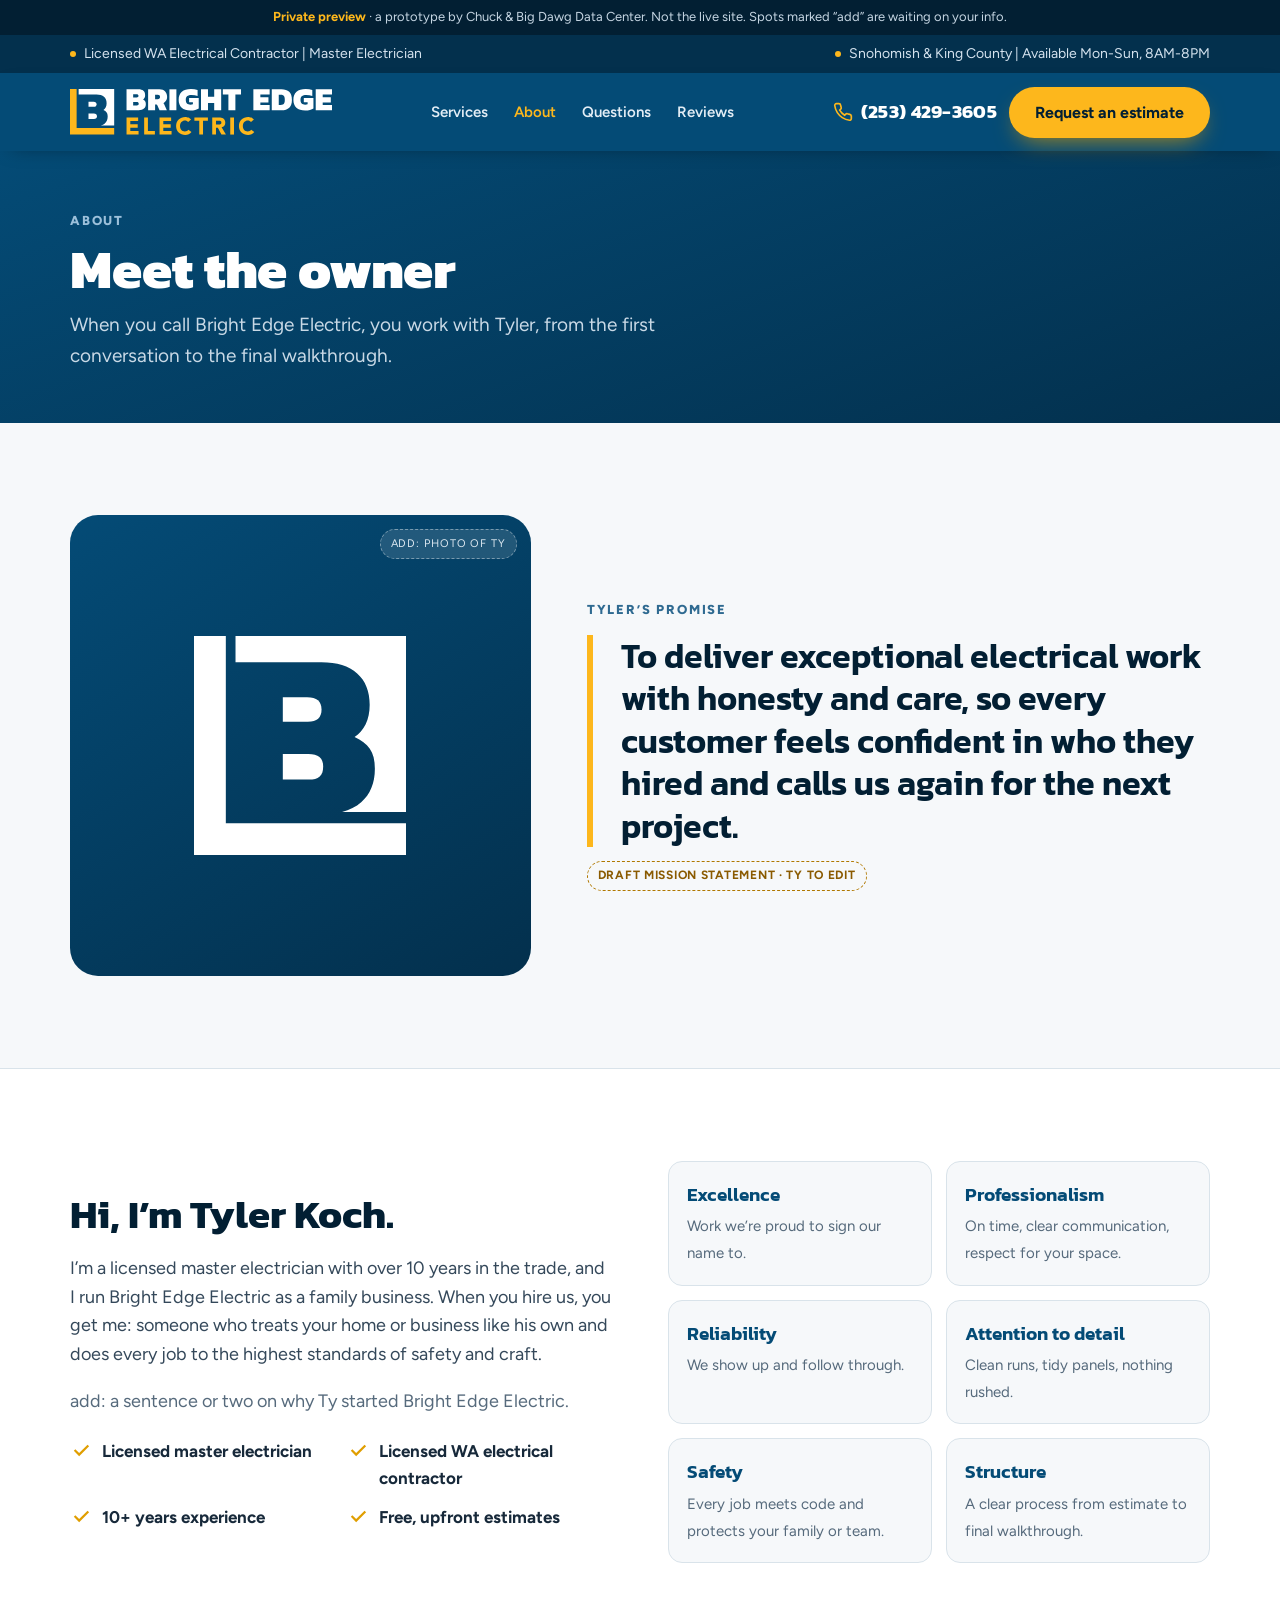
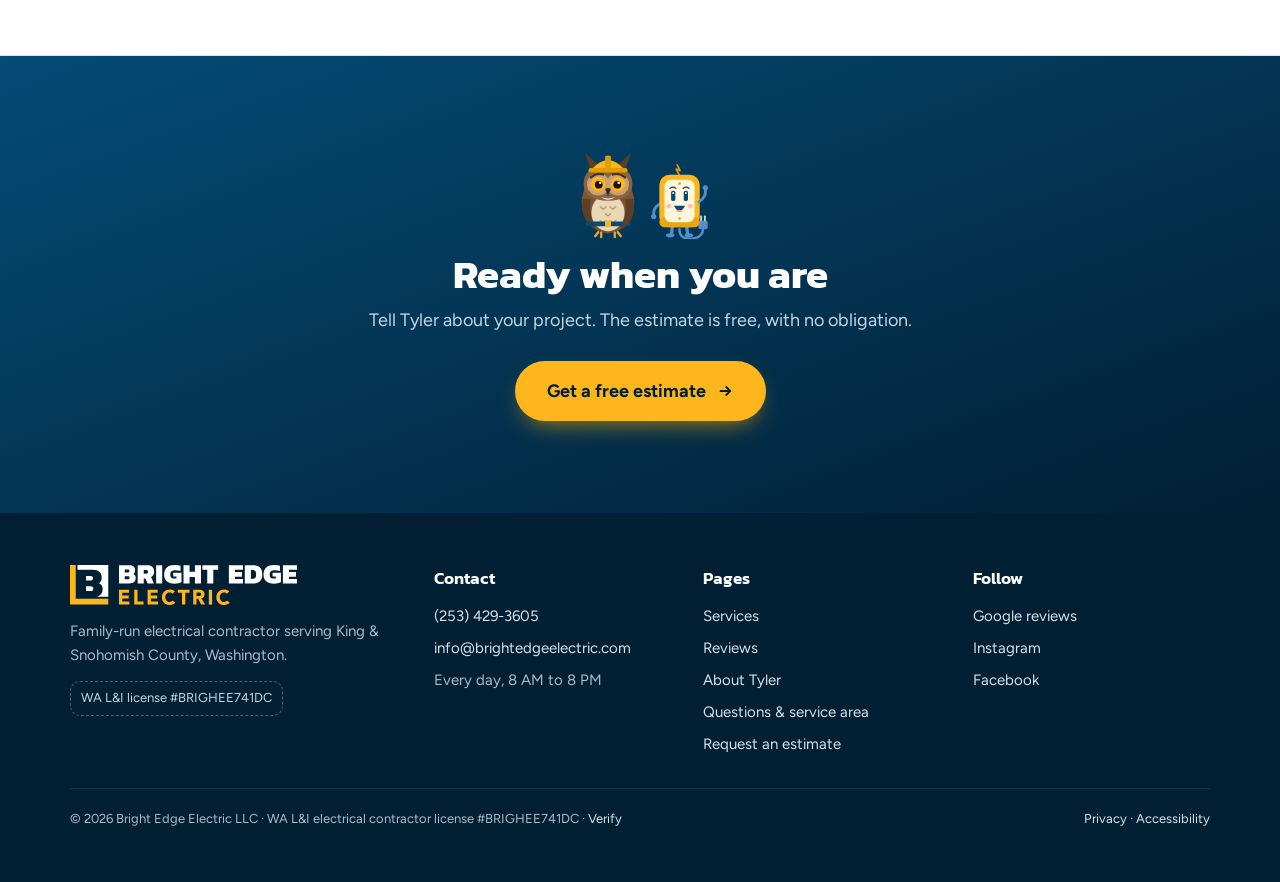
==== commit 14a8acdb: "Top tabs: Services, About, Questions, Reviews; "Work with the Owner" Reorders the main and phone nav" ====
--- a/about.html
+++ b/about.html
@@ -26,7 +26,7 @@
 
 <header class="main"><div class="wrap">
   <a class="logo" href="index.html" aria-label="Bright Edge Electric home"><img src="assets/logo-horizontal-reverse.svg" alt="Bright Edge Electric"></a>
-  <nav class="links" aria-label="Main"><a href="index.html#services">Services</a><a href="index.html#reviews">Reviews</a><a href="about.html" aria-current="page">About Tyler</a><a href="faq.html">Questions</a></nav>
+  <nav class="links" aria-label="Main"><a href="index.html#services">Services</a><a href="about.html" aria-current="page">About</a><a href="faq.html">Questions</a><a href="index.html#reviews">Reviews</a></nav>
   <div class="head-cta">
     <a class="phone" href="tel:+12534293605" aria-label="Call (253) 429-3605">
       <svg viewBox="0 0 24 24" fill="none" stroke="currentColor" stroke-width="2"><path d="M22 16.9v3a2 2 0 0 1-2.2 2 19.8 19.8 0 0 1-8.6-3.1 19.5 19.5 0 0 1-6-6A19.8 19.8 0 0 1 2.1 4.2 2 2 0 0 1 4.1 2h3a2 2 0 0 1 2 1.7c.1.9.4 1.8.7 2.7a2 2 0 0 1-.5 2.1L8 9.8a16 16 0 0 0 6 6l1.3-1.3a2 2 0 0 1 2.1-.4c.9.3 1.8.6 2.7.7a2 2 0 0 1 1.7 2z"/></svg>
@@ -34,7 +34,7 @@
     <a class="btn btn-gold" href="index.html#quote">Request an estimate</a>
   </div>
 </div></header>
-<nav class="mnav" aria-label="Pages"><div class="wrap"><a href="index.html#services">Services</a><a href="index.html#reviews">Reviews</a><a href="about.html" aria-current="page">About</a><a href="faq.html">Questions</a></div></nav>
+<nav class="mnav" aria-label="Pages"><div class="wrap"><a href="index.html#services">Services</a><a href="about.html" aria-current="page">About</a><a href="faq.html">Questions</a><a href="index.html#reviews">Reviews</a></div></nav>
 
 <main id="top">
 <section class="page-head"><div class="wrap">
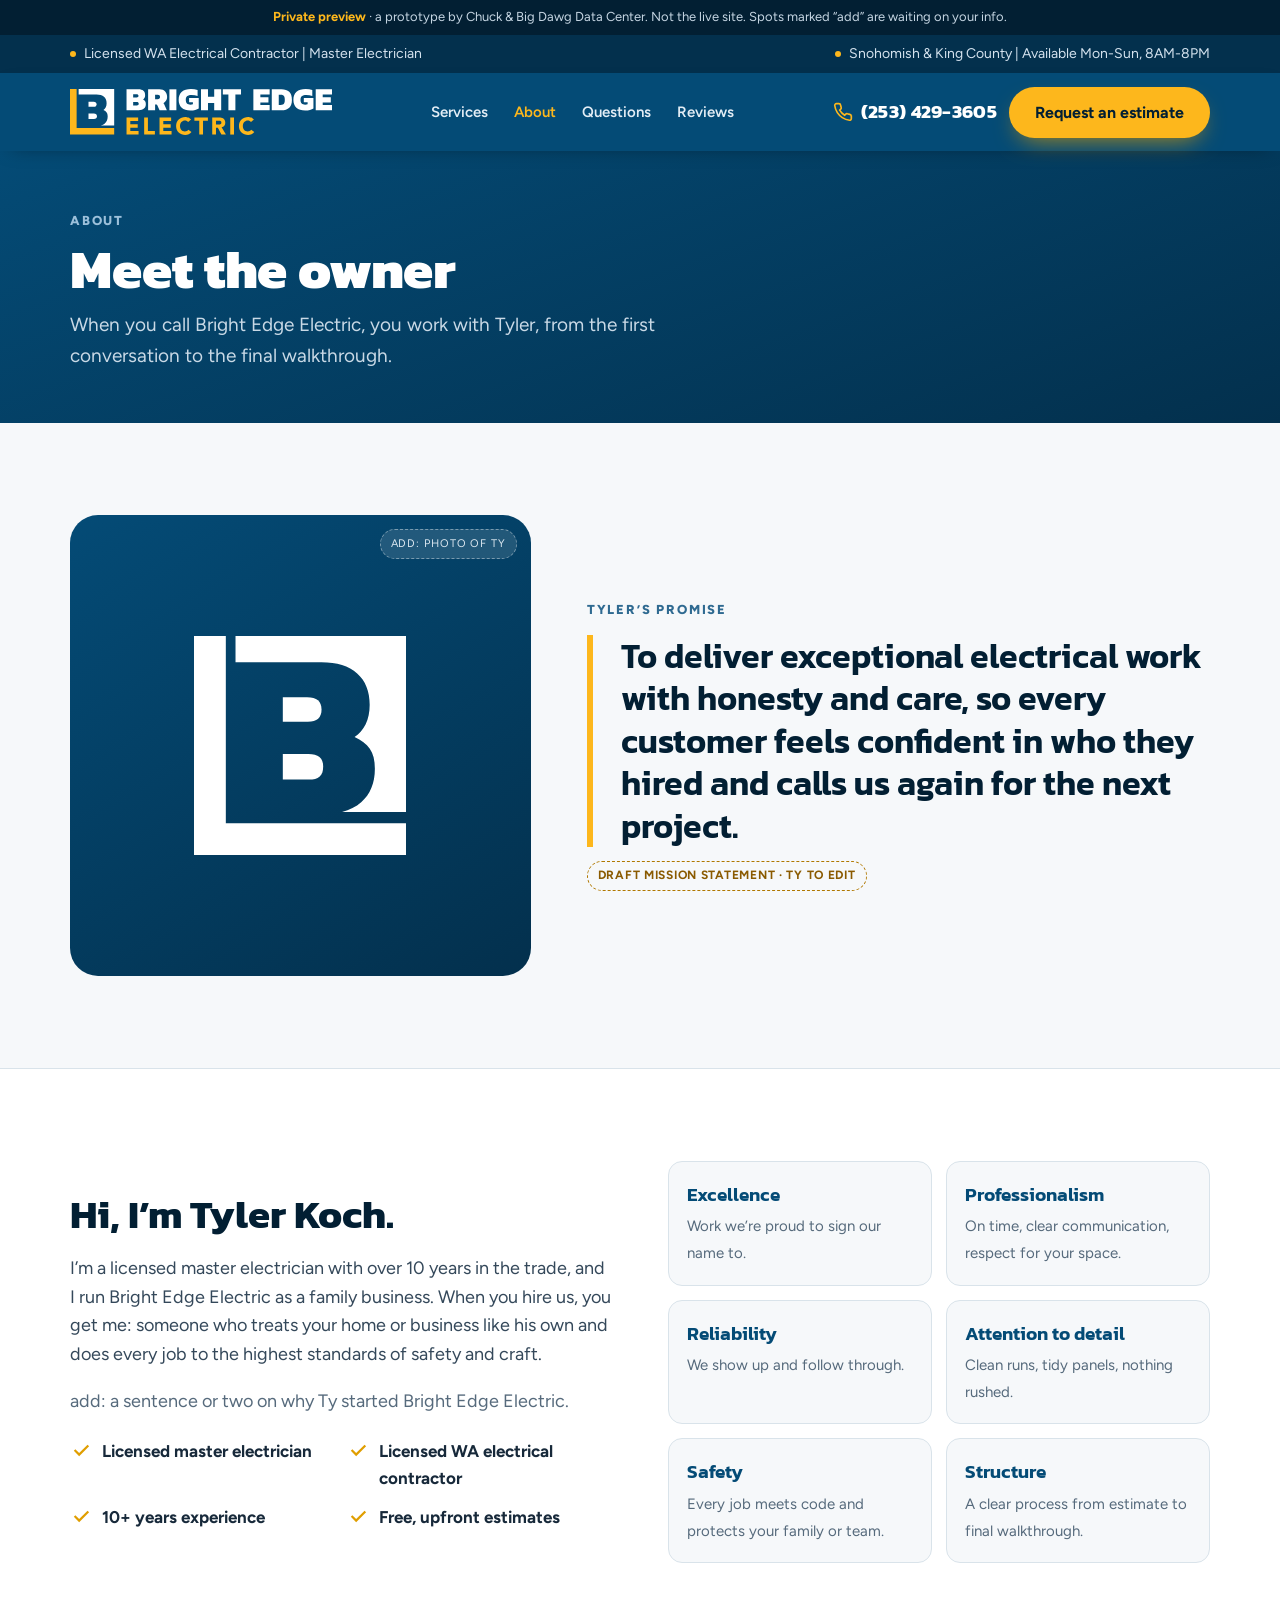
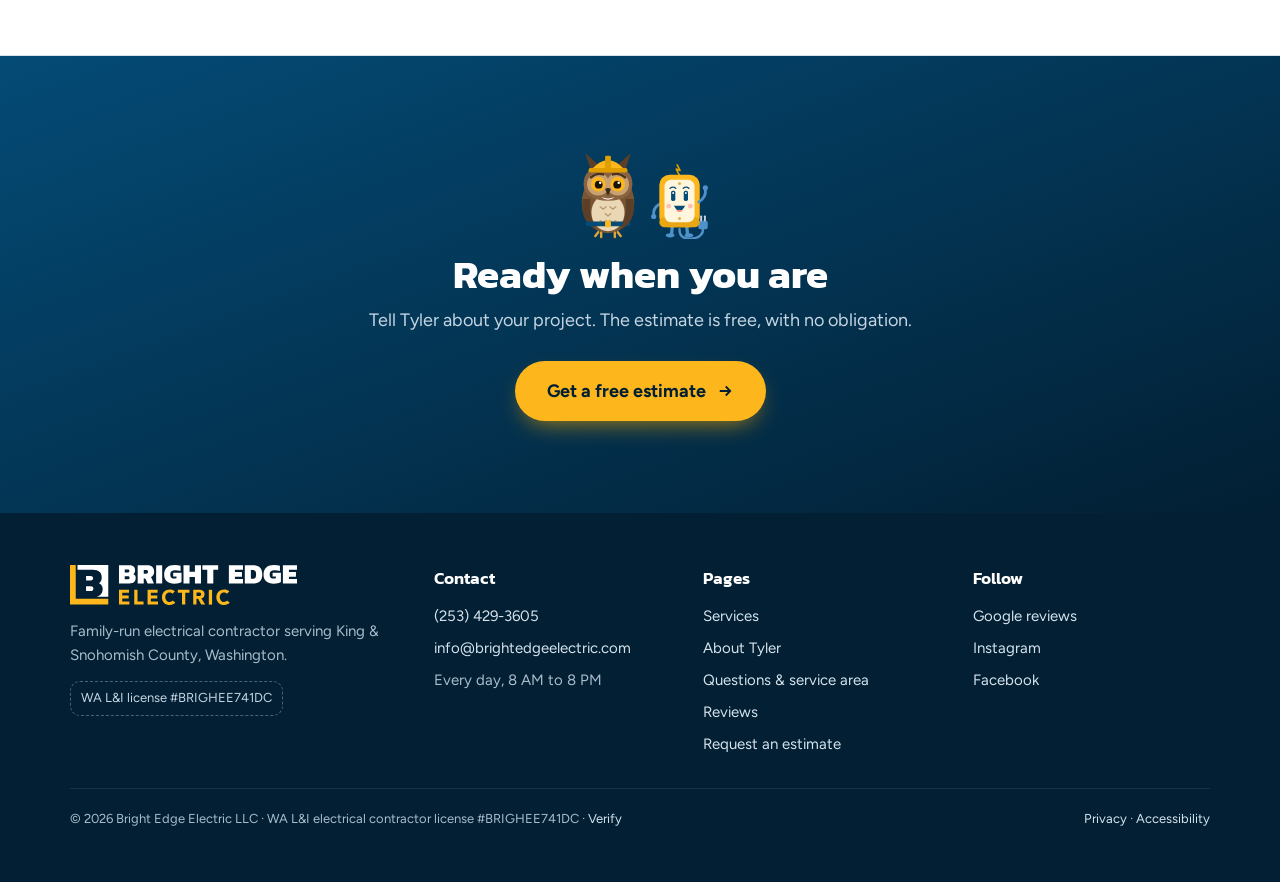
==== commit 03971b2d: "Footer page list in the same order as the top tabs Services, About, Questions, Reviews, then Request" ====
--- a/about.html
+++ b/about.html
@@ -101,7 +101,7 @@
     <p style="margin:14px 0 0">Family-run electrical contractor serving King &amp; Snohomish County, Washington.</p>
     <span class="lic">WA L&amp;I license #BRIGHEE741DC</span></div>
   <div><h4>Contact</h4><ul><li><a href="tel:+12534293605">(253) 429-3605</a></li><li><a href="mailto:info@brightedgeelectric.com">info@brightedgeelectric.com</a></li><li>Every day, 8 AM to 8 PM</li></ul></div>
-  <div><h4>Pages</h4><ul><li><a href="index.html#services">Services</a></li><li><a href="index.html#reviews">Reviews</a></li><li><a href="about.html">About Tyler</a></li><li><a href="faq.html">Questions &amp; service area</a></li><li><a href="index.html#quote">Request an estimate</a></li></ul></div>
+  <div><h4>Pages</h4><ul><li><a href="index.html#services">Services</a></li><li><a href="about.html">About Tyler</a></li><li><a href="faq.html">Questions &amp; service area</a></li><li><a href="index.html#reviews">Reviews</a></li><li><a href="index.html#quote">Request an estimate</a></li></ul></div>
   <div><h4>Follow</h4><ul><li><a href="https://share.google/fxkkFDbRHWmGJxpIm" target="_blank" rel="noopener">Google reviews</a></li><li><a href="https://www.instagram.com/brightedgeelectric" target="_blank" rel="noopener">Instagram</a></li><li><a href="https://www.facebook.com/share/1AqopaQsct/" target="_blank" rel="noopener">Facebook</a></li></ul></div>
   <div class="legal"><span>© 2026 Bright Edge Electric LLC · WA L&amp;I electrical contractor license #BRIGHEE741DC · <a href="https://secure.lni.wa.gov/verify/" target="_blank" rel="noopener">Verify</a></span><span><a href="privacy.html">Privacy</a> · <a href="accessibility.html">Accessibility</a></span></div>
 </div></footer>
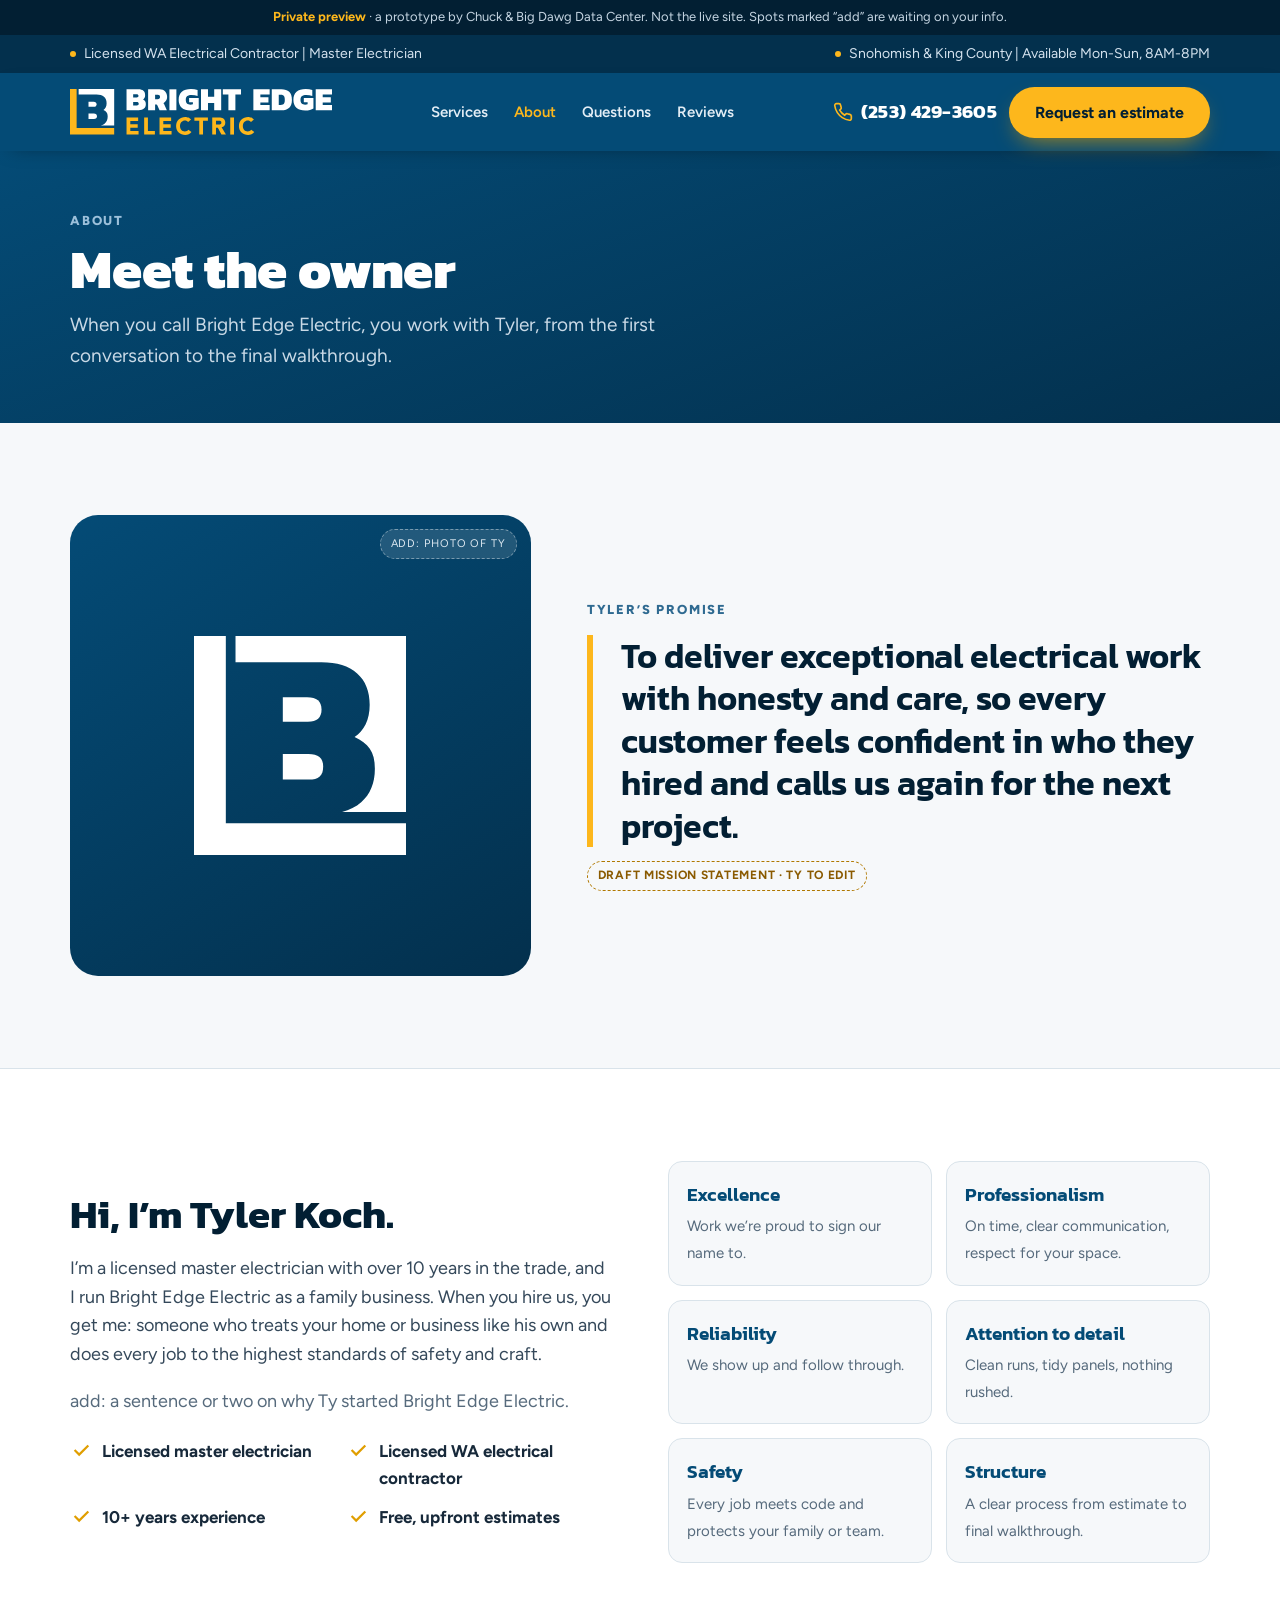
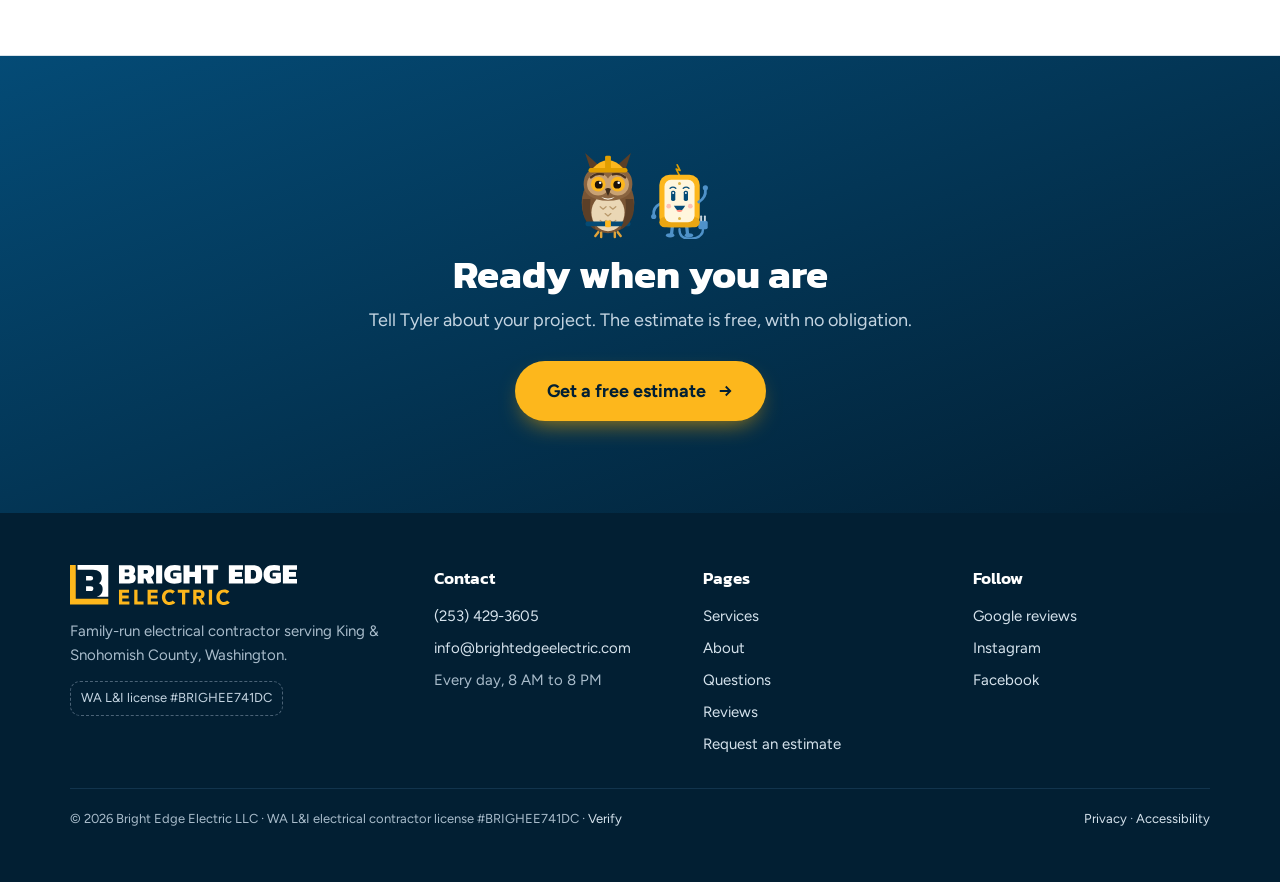
==== commit d26f949c: "Footer page labels match the top tabs (About, Questions) Co-Authored-By: Claude Sonnet 5.5 <noreply@" ====
--- a/about.html
+++ b/about.html
@@ -101,7 +101,7 @@
     <p style="margin:14px 0 0">Family-run electrical contractor serving King &amp; Snohomish County, Washington.</p>
     <span class="lic">WA L&amp;I license #BRIGHEE741DC</span></div>
   <div><h4>Contact</h4><ul><li><a href="tel:+12534293605">(253) 429-3605</a></li><li><a href="mailto:info@brightedgeelectric.com">info@brightedgeelectric.com</a></li><li>Every day, 8 AM to 8 PM</li></ul></div>
-  <div><h4>Pages</h4><ul><li><a href="index.html#services">Services</a></li><li><a href="about.html">About Tyler</a></li><li><a href="faq.html">Questions &amp; service area</a></li><li><a href="index.html#reviews">Reviews</a></li><li><a href="index.html#quote">Request an estimate</a></li></ul></div>
+  <div><h4>Pages</h4><ul><li><a href="index.html#services">Services</a></li><li><a href="about.html">About</a></li><li><a href="faq.html">Questions</a></li><li><a href="index.html#reviews">Reviews</a></li><li><a href="index.html#quote">Request an estimate</a></li></ul></div>
   <div><h4>Follow</h4><ul><li><a href="https://share.google/fxkkFDbRHWmGJxpIm" target="_blank" rel="noopener">Google reviews</a></li><li><a href="https://www.instagram.com/brightedgeelectric" target="_blank" rel="noopener">Instagram</a></li><li><a href="https://www.facebook.com/share/1AqopaQsct/" target="_blank" rel="noopener">Facebook</a></li></ul></div>
   <div class="legal"><span>© 2026 Bright Edge Electric LLC · WA L&amp;I electrical contractor license #BRIGHEE741DC · <a href="https://secure.lni.wa.gov/verify/" target="_blank" rel="noopener">Verify</a></span><span><a href="privacy.html">Privacy</a> · <a href="accessibility.html">Accessibility</a></span></div>
 </div></footer>
